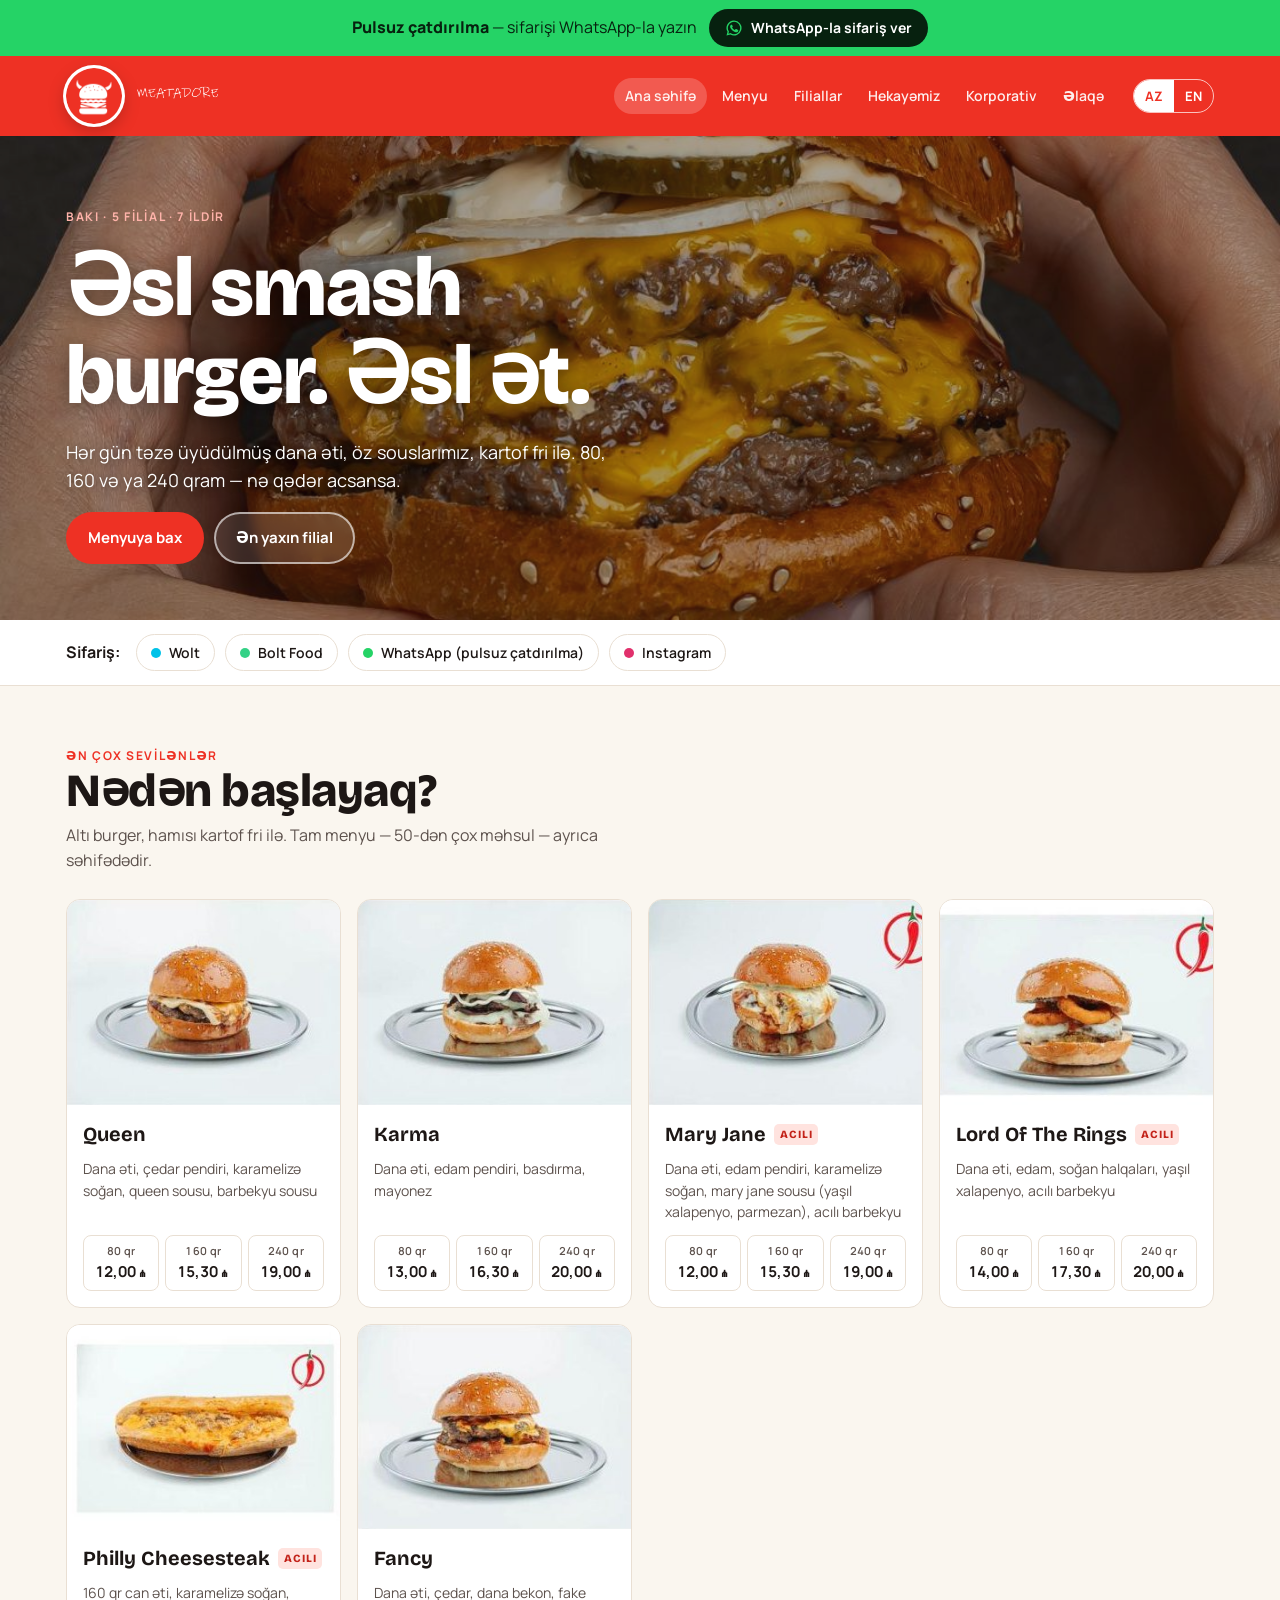
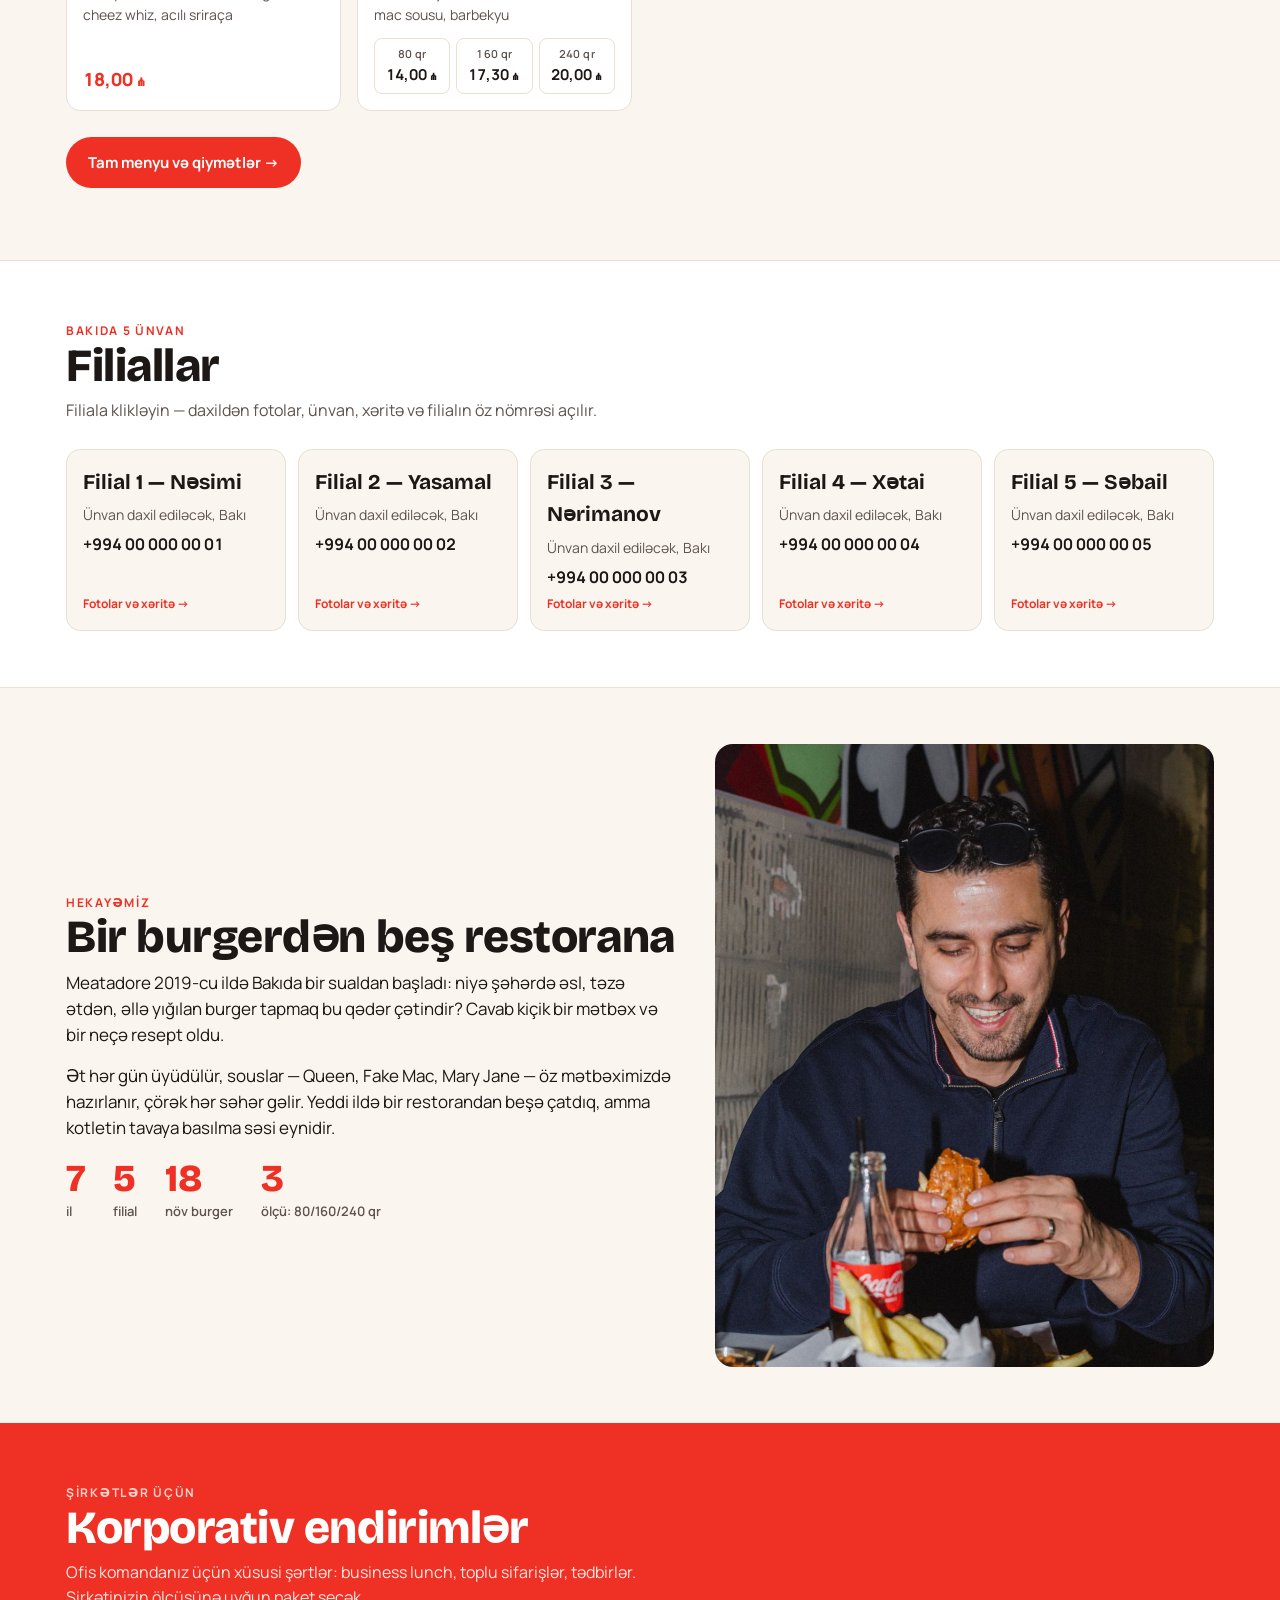
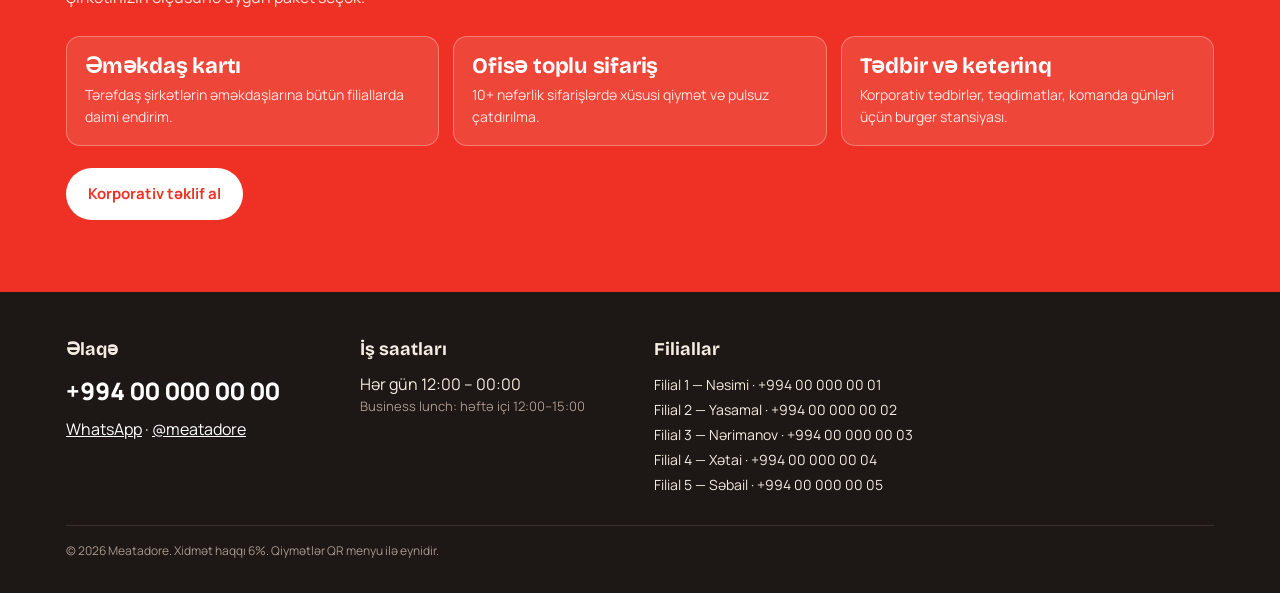
==== index.html @ 26705eb4 "Meatadore site: home + menu pages, AZ/EN Co-Authored-By: Claude Fable 5.1 <noreply@anthropic.com> Cl" ====
<!doctype html>
<html lang="az">
<head>
<meta charset="utf-8">
<meta name="viewport" content="width=device-width, initial-scale=1, viewport-fit=cover">
<title>Meatadore — Burger · Bakı</title>
<meta name="description" content="Meatadore — Bakıda 5 filialda smash burgerlər, cheesesteak və hot-doqlar. Pulsuz çatdırılma WhatsApp ilə.">
<meta property="og:title" content="Meatadore">
<meta property="og:description" content="Əsl smash burger. Əsl ət. Bakı, 5 filial.">
<meta property="og:image" content="assets/web/triple-cheeseburger-hands.jpg">
<link rel="icon" href="assets/web/logo-circle.png">
<link rel="preconnect" href="https://fonts.googleapis.com"><link rel="preconnect" href="https://fonts.gstatic.com" crossorigin>
<link rel="stylesheet" href="https://fonts.googleapis.com/css2?family=Bricolage+Grotesque:opsz,wght@12..96,500;12..96,700;12..96,800&family=Manrope:wght@400;500;600;700&display=swap">
<link rel="stylesheet" href="styles.css">
</head>
<body data-page="home">
<div id="shell-top"></div>

<div class="hero">
  <img src="assets/web/triple-cheeseburger-hands.jpg" alt="">
  <div class="wrap">
    <span class="eyebrow" style="color:#ffb3aa" data-az="Bakı · 5 filial · 7 ildir" data-en="Baku · 5 locations · since 2019">Bakı · 5 filial · 7 ildir</span>
    <h1 data-az="Əsl smash burger. Əsl ət." data-en="Real smash burgers. Real beef.">Əsl smash burger. Əsl ət.</h1>
    <p data-az="Hər gün təzə üyüdülmüş dana əti, öz souslarımız, kartof fri ilə. 80, 160 və ya 240 qram — nə qədər acsansa." data-en="Fresh-ground beef every day, our own sauces, fries on the side. 80, 160 or 240 grams — as hungry as you are.">Hər gün təzə üyüdülmüş dana əti, öz souslarımız, kartof fri ilə. 80, 160 və ya 240 qram — nə qədər acsansa.</p>
    <div class="cta-row">
      <a class="btn btn-red" href="menu.html" data-az="Menyuya bax" data-en="See the menu">Menyuya bax</a>
      <a class="btn btn-ghost" href="#branches" data-az="Ən yaxın filial" data-en="Nearest location">Ən yaxın filial</a>
    </div>
  </div>
</div>

<div class="order" id="order-strip"></div>

<section id="favorites">
  <div class="wrap">
    <span class="eyebrow" data-az="Ən çox sevilənlər" data-en="Fan favourites">Ən çox sevilənlər</span>
    <h2 data-az="Nədən başlayaq?" data-en="Where to start?">Nədən başlayaq?</h2>
    <p class="sub" data-az="Altı burger, hamısı kartof fri ilə. Tam menyu — 50-dən çox məhsul — ayrıca səhifədədir." data-en="Six burgers, all served with fries. The full menu — 50+ items — is on its own page.">Altı burger, hamısı kartof fri ilə. Tam menyu — 50-dən çox məhsul — ayrıca səhifədədir.</p>
    <div class="grid" id="teaser"></div>
    <p style="margin-top:26px"><a class="btn btn-red" href="menu.html" data-az="Tam menyu və qiymətlər →" data-en="Full menu & prices →">Tam menyu və qiymətlər →</a></p>
  </div>
</section>

<section class="branches" id="branches">
  <div class="wrap">
    <span class="eyebrow" data-az="Bakıda 5 ünvan" data-en="5 addresses in Baku">Bakıda 5 ünvan</span>
    <h2 data-az="Filiallar" data-en="Locations">Filiallar</h2>
    <p class="sub" data-az="Filiala klikləyin — daxildən fotolar, ünvan, xəritə və filialın öz nömrəsi açılır." data-en="Tap a location to see photos from inside, the address, a map link and that branch's own phone number.">Filiala klikləyin — daxildən fotolar, ünvan, xəritə və filialın öz nömrəsi açılır.</p>
    <div class="bgrid" id="bgrid"></div>
    <div class="bview" id="bview" hidden>
      <div class="slides" id="slides"></div>
      <div class="dots" id="dots"></div>
      <button class="close" id="bclose" type="button" aria-label="Bağla">×</button>
      <div class="info">
        <h3 id="bvName"></h3>
        <div id="bvAddr"></div>
        <div id="bvHours"></div>
        <div class="row">
          <a class="btn btn-red" id="bvMap" href="#" target="_blank" rel="noopener">Xəritədə aç</a>
          <a class="btn btn-ghost" id="bvTel" href="#"></a>
        </div>
      </div>
    </div>
  </div>
</section>

<section class="story" id="story">
  <div class="wrap">
    <div>
      <span class="eyebrow" data-az="Hekayəmiz" data-en="Our story">Hekayəmiz</span>
      <h2 data-az="Bir burgerdən beş restorana" data-en="From one burger to five restaurants">Bir burgerdən beş restorana</h2>
      <p data-az="Meatadore 2019-cu ildə Bakıda bir sualdan başladı: niyə şəhərdə əsl, təzə ətdən, əllə yığılan burger tapmaq bu qədər çətindir? Cavab kiçik bir mətbəx və bir neçə resept oldu." data-en="Meatadore started in Baku in 2019 with one question: why is it so hard to find a real burger here, made from fresh beef and built by hand? The answer was a small kitchen and a handful of recipes.">Meatadore 2019-cu ildə Bakıda bir sualdan başladı: niyə şəhərdə əsl, təzə ətdən, əllə yığılan burger tapmaq bu qədər çətindir? Cavab kiçik bir mətbəx və bir neçə resept oldu.</p>
      <p data-az="Ət hər gün üyüdülür, souslar — Queen, Fake Mac, Mary Jane — öz mətbəximizdə hazırlanır, çörək hər səhər gəlir. Yeddi ildə bir restorandan beşə çatdıq, amma kotletin tavaya basılma səsi eynidir." data-en="The beef is ground daily, the sauces — Queen, Fake Mac, Mary Jane — are made in our own kitchen, and the buns arrive every morning. In seven years we grew from one restaurant to five, but the sound of a patty hitting the griddle is the same.">Ət hər gün üyüdülür, souslar — Queen, Fake Mac, Mary Jane — öz mətbəximizdə hazırlanır, çörək hər səhər gəlir. Yeddi ildə bir restorandan beşə çatdıq, amma kotletin tavaya basılma səsi eynidir.</p>
      <div class="facts">
        <div><strong>7</strong><span data-az="il" data-en="years">il</span></div>
        <div><strong>5</strong><span data-az="filial" data-en="locations">filial</span></div>
        <div><strong>18</strong><span data-az="növ burger" data-en="burgers on the menu">növ burger</span></div>
        <div><strong>3</strong><span data-az="ölçü: 80/160/240 qr" data-en="sizes: 80/160/240 g">ölçü: 80/160/240 qr</span></div>
      </div>
    </div>
    <img src="assets/web/guest-eating.jpg" alt="">
  </div>
</section>

<section class="corp" id="corporate">
  <div class="wrap">
    <span class="eyebrow" data-az="Şirkətlər üçün" data-en="For companies">Şirkətlər üçün</span>
    <h2 data-az="Korporativ endirimlər" data-en="Corporate discounts">Korporativ endirimlər</h2>
    <p class="sub" data-az="Ofis komandanız üçün xüsusi şərtlər: business lunch, toplu sifarişlər, tədbirlər. Şirkətinizin ölçüsünə uyğun paket seçək." data-en="Special terms for your office team: business lunch, bulk orders, events. We'll match a package to the size of your company.">Ofis komandanız üçün xüsusi şərtlər: business lunch, toplu sifarişlər, tədbirlər. Şirkətinizin ölçüsünə uyğun paket seçək.</p>
    <div class="tiers">
      <div class="tier"><h3 data-az="Əməkdaş kartı" data-en="Employee card">Əməkdaş kartı</h3><p data-az="Tərəfdaş şirkətlərin əməkdaşlarına bütün filiallarda daimi endirim." data-en="A standing discount at every location for employees of partner companies.">Tərəfdaş şirkətlərin əməkdaşlarına bütün filiallarda daimi endirim.</p></div>
      <div class="tier"><h3 data-az="Ofisə toplu sifariş" data-en="Office bulk orders">Ofisə toplu sifariş</h3><p data-az="10+ nəfərlik sifarişlərdə xüsusi qiymət və pulsuz çatdırılma." data-en="Special pricing and free delivery on orders for 10+ people.">10+ nəfərlik sifarişlərdə xüsusi qiymət və pulsuz çatdırılma.</p></div>
      <div class="tier"><h3 data-az="Tədbir və keterinq" data-en="Events & catering">Tədbir və keterinq</h3><p data-az="Korporativ tədbirlər, təqdimatlar, komanda günləri üçün burger stansiyası." data-en="A burger station for corporate events, launches and team days.">Korporativ tədbirlər, təqdimatlar, komanda günləri üçün burger stansiyası.</p></div>
    </div>
    <p style="margin-top:22px"><a class="btn btn-white" id="corpBtn" href="https://wa.me/994000000000?text=Salam%2C%20korporativ%20endirim%20%C3%BC%C3%A7%C3%BCn%20yaz%C4%B1ram." target="_blank" rel="noopener" data-az="Korporativ təklif al" data-en="Get a corporate offer">Korporativ təklif al</a></p>
  </div>
</section>

<footer id="contact"><div id="shell-footer"></div></footer>

<script src="menu-data.js"></script>
<script src="site.js"></script>
</body>
</html>
---- styles.css ----
/* Layout: red "wrapper paper" header band, cream page, product cards like menu tickets with three price stubs */
:root{
  --red:#ee3124; --red-deep:#c3231a; --cream:#faf6ef; --paper:#ffffff; --ink:#1d1715; --ink-soft:#5d524d; --line:#e9dfd3; --wa:#25d366; --wa-deep:#1aa84f;
  --bg:var(--cream); --fg:var(--ink); --card:var(--paper);
  --display:"Bricolage Grotesque","Arial Narrow",Impact,sans-serif; --body:"Manrope",system-ui,-apple-system,"Segoe UI",sans-serif;
}
@media (prefers-color-scheme: dark){ :root:not([data-theme="light"]){ --bg:#17120f; --fg:#f4ece2; --card:#221b17; --line:#3a2e28; --ink-soft:#bda99c; --paper:#221b17; --ink:#f4ece2; color-scheme:dark } }
:root[data-theme="dark"]{ --bg:#17120f; --fg:#f4ece2; --card:#221b17; --line:#3a2e28; --ink-soft:#bda99c; --paper:#221b17; --ink:#f4ece2; color-scheme:dark }
*{box-sizing:border-box}
body{background:var(--bg);color:var(--fg);font-family:var(--body);font-size:16px;line-height:1.55;margin:0}
body::before{content:"";position:fixed;inset:0 0 auto;height:env(safe-area-inset-top,0px);z-index:10;background:var(--wa)}
img{max-width:100%;display:block}
a{color:inherit}
h1,h2,h3{font-family:var(--display);line-height:1.05;margin:0;text-wrap:balance;letter-spacing:-.01em}
.wrap{max-width:1180px;margin:0 auto;padding-left:max(16px,env(safe-area-inset-left,0px));padding-right:max(16px,env(safe-area-inset-right,0px))}
.eyebrow{font-size:12px;font-weight:700;letter-spacing:.14em;text-transform:uppercase;color:var(--red)}
.todo{display:inline-block;background:#fff3c4;color:#7a5a00;border:1px dashed #d8b23a;border-radius:6px;padding:1px 8px;font-size:12px;font-weight:700;letter-spacing:.04em}
:root[data-theme="dark"] .todo{background:#3a2f10;color:#ffd978}
@media (prefers-color-scheme: dark){ :root:not([data-theme="light"]) .todo{background:#3a2f10;color:#ffd978} }

/* WhatsApp bar — item 7: free delivery CTA at the very top */
.wa-bar{position:sticky;top:env(safe-area-inset-top,0px);z-index:9;background:var(--wa);color:#07210f}
.wa-bar .wrap{display:flex;align-items:center;justify-content:center;gap:12px;padding-block:9px;flex-wrap:wrap;text-align:center}
.wa-bar strong{font-weight:800}
.wa-btn{display:inline-flex;align-items:center;gap:8px;background:#07210f;color:#fff;text-decoration:none;font-weight:700;padding:8px 16px;border-radius:999px;font-size:14px;white-space:nowrap}
.wa-btn svg{width:18px;height:18px;fill:var(--wa)}

/* header */
header.site{background:var(--red);color:#fff}
header.site .wrap{display:flex;align-items:center;gap:18px;padding-block:12px}
.brand{display:flex;align-items:center;gap:12px;text-decoration:none;color:#fff}
.brand img.logo{width:56px;height:56px;border-radius:50%;box-shadow:0 0 0 3px #fff,0 6px 18px rgba(0,0,0,.25);background:#fff}
.brand img.word{height:22px;width:auto}
nav.main{margin-left:auto;display:flex;gap:4px;flex-wrap:wrap;justify-content:flex-end}
nav.main a{color:#fff;text-decoration:none;font-weight:600;font-size:14px;padding:7px 11px;border-radius:999px;opacity:.92}
nav.main a:hover,nav.main a:focus-visible{background:rgba(255,255,255,.16);opacity:1;outline:none}
.lang{display:flex;border:1.5px solid rgba(255,255,255,.7);border-radius:999px;overflow:hidden}
.lang button{background:transparent;color:#fff;border:0;font:inherit;font-weight:700;font-size:13px;padding:6px 11px;cursor:pointer}
.lang button[aria-pressed="true"]{background:#fff;color:var(--red)}
@media (max-width:720px){ nav.main{display:none} }

/* hero */
.hero{position:relative;background:#1a1210;color:#fff;isolation:isolate}
.hero img{position:absolute;inset:0;width:100%;height:100%;object-fit:cover;opacity:.62;z-index:-1}
.hero .wrap{padding-block:72px 56px;min-height:420px;display:flex;flex-direction:column;justify-content:flex-end;gap:18px}
.hero h1{font-size:clamp(40px,7vw,84px);font-weight:800;max-width:11ch;text-shadow:0 2px 20px rgba(0,0,0,.4)}
.hero p{max-width:52ch;font-size:18px;margin:0;text-shadow:0 1px 10px rgba(0,0,0,.5)}
.cta-row{display:flex;gap:10px;flex-wrap:wrap}
.btn{display:inline-flex;align-items:center;gap:8px;padding:12px 20px;border-radius:999px;font-weight:700;text-decoration:none;font-size:15px;border:2px solid transparent}
.btn-red{background:var(--red);color:#fff}
.btn-ghost{background:rgba(255,255,255,.12);color:#fff;border-color:rgba(255,255,255,.6);backdrop-filter:blur(6px)}
.btn-wa{background:var(--wa);color:#07210f}

/* order strip */
.order{background:var(--card);border-bottom:1px solid var(--line)}
.order .wrap{display:flex;gap:10px;align-items:center;flex-wrap:wrap;padding-block:14px}
.order .label{font-weight:700;margin-right:6px}
.chip{display:inline-flex;align-items:center;gap:8px;border:1.5px solid var(--line);border-radius:999px;padding:7px 14px;text-decoration:none;font-weight:600;font-size:14px}
.chip b{display:inline-block;width:10px;height:10px;border-radius:50%}

section{padding-block:56px}
section h2{font-size:clamp(30px,4.5vw,46px);font-weight:800;margin-bottom:8px}
.sub{color:var(--ink-soft);max-width:60ch;margin:0 0 26px}

/* menu */
.tabs{display:flex;gap:8px;overflow-x:auto;padding-bottom:10px;margin-bottom:22px;scrollbar-width:thin}
.tabs button{flex:0 0 auto;font:inherit;font-weight:700;font-size:14px;padding:8px 14px;border-radius:999px;border:1.5px solid var(--line);background:var(--card);color:var(--fg);cursor:pointer}
.tabs button[aria-pressed="true"]{background:var(--red);border-color:var(--red);color:#fff}
.cat{margin-bottom:40px}
.cat h3{font-size:26px;font-weight:700;margin-bottom:4px}
.cat .note{color:var(--ink-soft);font-size:14px;margin:0 0 16px}
.grid{display:grid;grid-template-columns:repeat(auto-fill,minmax(270px,1fr));gap:16px}
.card{background:var(--card);border:1px solid var(--line);border-radius:14px;overflow:hidden;display:flex;flex-direction:column;min-width:0}
.card img{aspect-ratio:4/3;width:100%;object-fit:cover;background:#f1ece5}
.card .body{padding:14px 16px 16px;display:flex;flex-direction:column;gap:8px;flex:1}
.card .name{font-family:var(--display);font-weight:700;font-size:20px;display:flex;align-items:center;gap:8px;flex-wrap:wrap}
.tag{font-size:11px;font-weight:800;letter-spacing:.08em;border-radius:5px;padding:2px 6px;text-transform:uppercase}
.tag.hot{background:#ffe3df;color:var(--red-deep)} .tag.veg{background:#e3f3df;color:#2a7a2e}
.card .ing{font-size:14px;color:var(--ink-soft);margin:0;flex:1}
.prices{display:grid;grid-template-columns:repeat(3,1fr);gap:6px;margin-top:4px;font-variant-numeric:tabular-nums}
.prices div{border:1px solid var(--line);border-radius:8px;padding:6px 4px;text-align:center}
.prices small{display:block;font-size:11px;color:var(--ink-soft);font-weight:600;letter-spacing:.04em}
.prices strong{font-size:15px}
.prices .na{opacity:.35}
.price1{font-weight:800;font-size:18px;color:var(--red);font-variant-numeric:tabular-nums}
.compact{display:grid;grid-template-columns:repeat(auto-fill,minmax(210px,1fr));gap:8px 24px}
.compact div{display:flex;justify-content:space-between;gap:10px;border-bottom:1px dotted var(--line);padding:6px 0;font-size:15px}
.compact strong{font-variant-numeric:tabular-nums}

/* branches */
.branches{background:var(--card);border-block:1px solid var(--line)}
.bgrid{display:grid;grid-template-columns:repeat(auto-fit,minmax(220px,1fr));gap:12px}
.bcard{border:1.5px solid var(--line);border-radius:14px;padding:16px;background:var(--bg);text-align:left;font:inherit;color:inherit;cursor:pointer;display:flex;flex-direction:column;gap:6px;min-width:0}
.bcard:hover,.bcard:focus-visible{border-color:var(--red);outline:none}
.bcard .bn{font-family:var(--display);font-weight:700;font-size:21px}
.bcard .ba{font-size:14px;color:var(--ink-soft)}
.bcard .bp{font-weight:700;font-variant-numeric:tabular-nums}
.bcard .open{font-size:12px;color:var(--red);font-weight:700;margin-top:auto}
.bview{margin-top:18px;border-radius:18px;overflow:hidden;position:relative;color:#fff;min-height:380px;display:flex;align-items:flex-end;background:#2a1f1b}
.bview[hidden]{display:none}
.bview .slides{position:absolute;inset:0}
.bview .slides img{position:absolute;inset:0;width:100%;height:100%;object-fit:cover;opacity:0;transition:opacity 1s}
.bview .slides img.on{opacity:1}
@media (prefers-reduced-motion:reduce){.bview .slides img{transition:none}}
.bview .info{position:relative;padding:28px;background:linear-gradient(transparent,rgba(0,0,0,.78));width:100%;display:flex;flex-direction:column;gap:6px}
.bview .info h3{font-size:32px}
.bview .info .row{display:flex;gap:10px;flex-wrap:wrap;margin-top:8px}
.bview .close{position:absolute;top:12px;right:12px;background:rgba(0,0,0,.5);color:#fff;border:0;border-radius:999px;width:36px;height:36px;font-size:20px;cursor:pointer}
.dots{position:absolute;top:16px;left:16px;display:flex;gap:6px}
.dots i{width:8px;height:8px;border-radius:50%;background:rgba(255,255,255,.45)}
.dots i.on{background:#fff}

/* story */
.story .wrap{display:grid;grid-template-columns:1.1fr .9fr;gap:40px;align-items:center}
.story p{max-width:62ch;margin:0 0 14px;font-size:17px}
.story img{border-radius:18px;aspect-ratio:4/5;object-fit:cover;width:100%}
.story .facts{display:flex;gap:28px;flex-wrap:wrap;margin-top:18px}
.story .facts div strong{display:block;font-family:var(--display);font-size:38px;font-weight:800;color:var(--red);line-height:1}
.story .facts div span{font-size:13px;color:var(--ink-soft);font-weight:600}
@media (max-width:820px){.story .wrap{grid-template-columns:1fr}}

/* corporate */
.corp{background:var(--red);color:#fff}
.corp .eyebrow{color:#ffd2cc}
.corp .sub{color:#ffe6e2}
.corp .tiers{display:grid;grid-template-columns:repeat(auto-fit,minmax(230px,1fr));gap:14px;margin-top:8px}
.tier{background:rgba(255,255,255,.1);border:1px solid rgba(255,255,255,.3);border-radius:14px;padding:18px}
.tier h3{font-size:22px;margin-bottom:6px}
.tier p{margin:0;font-size:14px;color:#ffe6e2}
.corp .btn-white{background:#fff;color:var(--red)}

/* contact / footer */
footer{background:#1d1715;color:#f4ece2}
footer .wrap{display:grid;grid-template-columns:repeat(auto-fit,minmax(220px,1fr));gap:28px;padding-block:44px 32px}
footer h4{font-family:var(--display);font-size:18px;margin:0 0 8px}
footer a{color:#fff}
footer .phone{font-size:24px;font-weight:800;font-variant-numeric:tabular-nums}
footer .fine{grid-column:1/-1;font-size:12px;color:#a8988e;border-top:1px solid #3a2e28;padding-top:16px}
.copy{background:transparent;border:1px solid #6b5a52;color:#fff;border-radius:6px;font:inherit;font-size:12px;padding:3px 8px;cursor:pointer;margin-left:8px}
:focus-visible{outline:3px solid #ffbf47;outline-offset:2px}

/* ---- added for multi-page build ---- */
html{scroll-behavior:smooth}
.burger{display:none;background:transparent;border:1.5px solid rgba(255,255,255,.7);color:#fff;border-radius:8px;font-size:20px;line-height:1;padding:4px 9px;cursor:pointer}
nav.mobile{display:flex;flex-direction:column;background:var(--red-deep);padding:6px 16px 12px}
nav.mobile a{color:#fff;text-decoration:none;font-weight:600;padding:10px 4px;border-bottom:1px solid rgba(255,255,255,.15)}
nav.main a[aria-current="page"]{background:rgba(255,255,255,.22)}
@media (max-width:720px){ .burger{display:inline-block;margin-left:auto} .lang{margin-left:auto} nav.main{display:none} header.site .wrap{gap:10px} .brand img.word{display:none} }
@media (min-width:721px){ nav.mobile{display:none!important} }
.menu-head{background:var(--red);color:#fff}
.menu-head .wrap{padding-block:40px 34px;display:flex;flex-direction:column;gap:10px}
.menu-head h1{font-size:clamp(40px,6vw,72px);font-weight:800}
.menu-head p{max-width:60ch;margin:0;color:#ffe6e2;font-size:17px}
.tabs.sticky{position:sticky;top:calc(env(safe-area-inset-top,0px) + 50px);z-index:5;background:var(--bg);padding-top:8px;margin-top:-8px}
footer{padding:0}
.todo{display:none}
nav.mobile[hidden]{display:none!important}
@media (max-width:720px){ .wa-bar .wrap{padding-block:7px;gap:6px;font-size:14px} .wa-bar .wrap>span:first-child span{display:none} .wa-btn{padding:6px 12px;font-size:13px} }
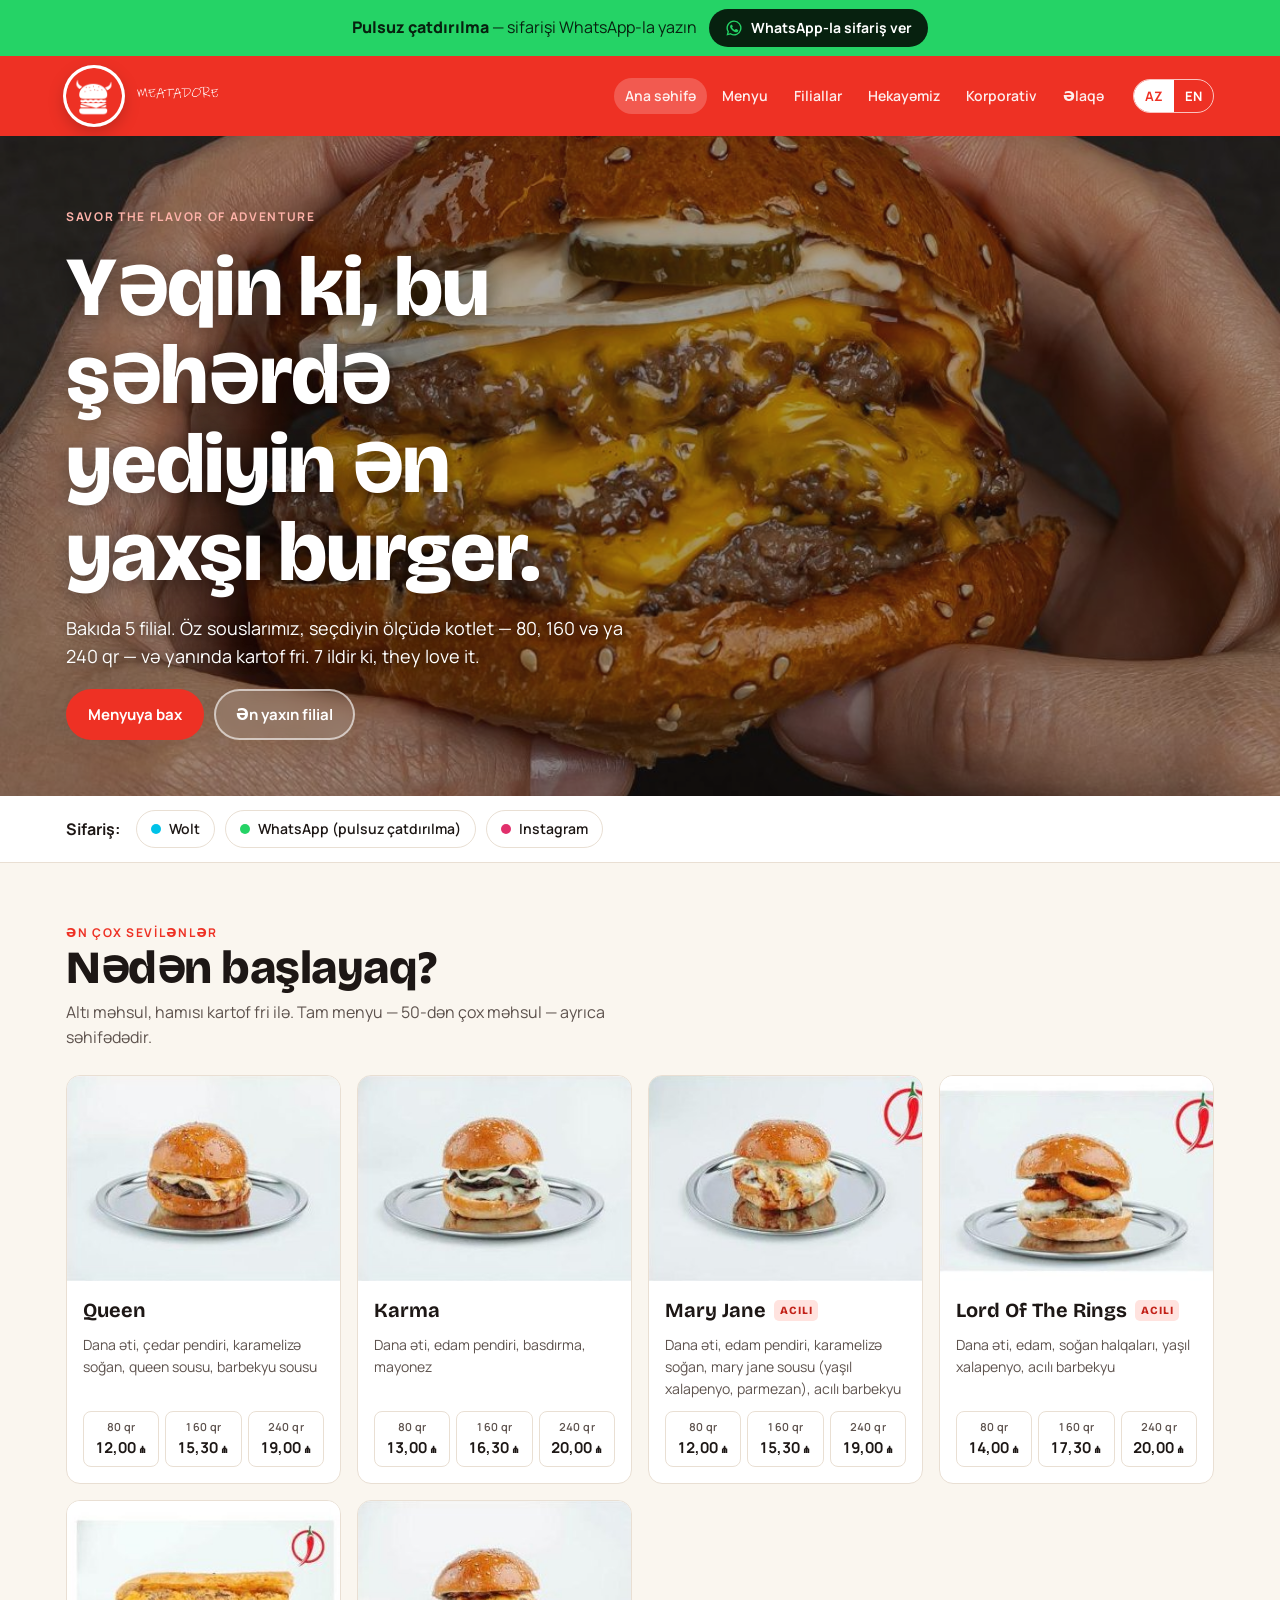
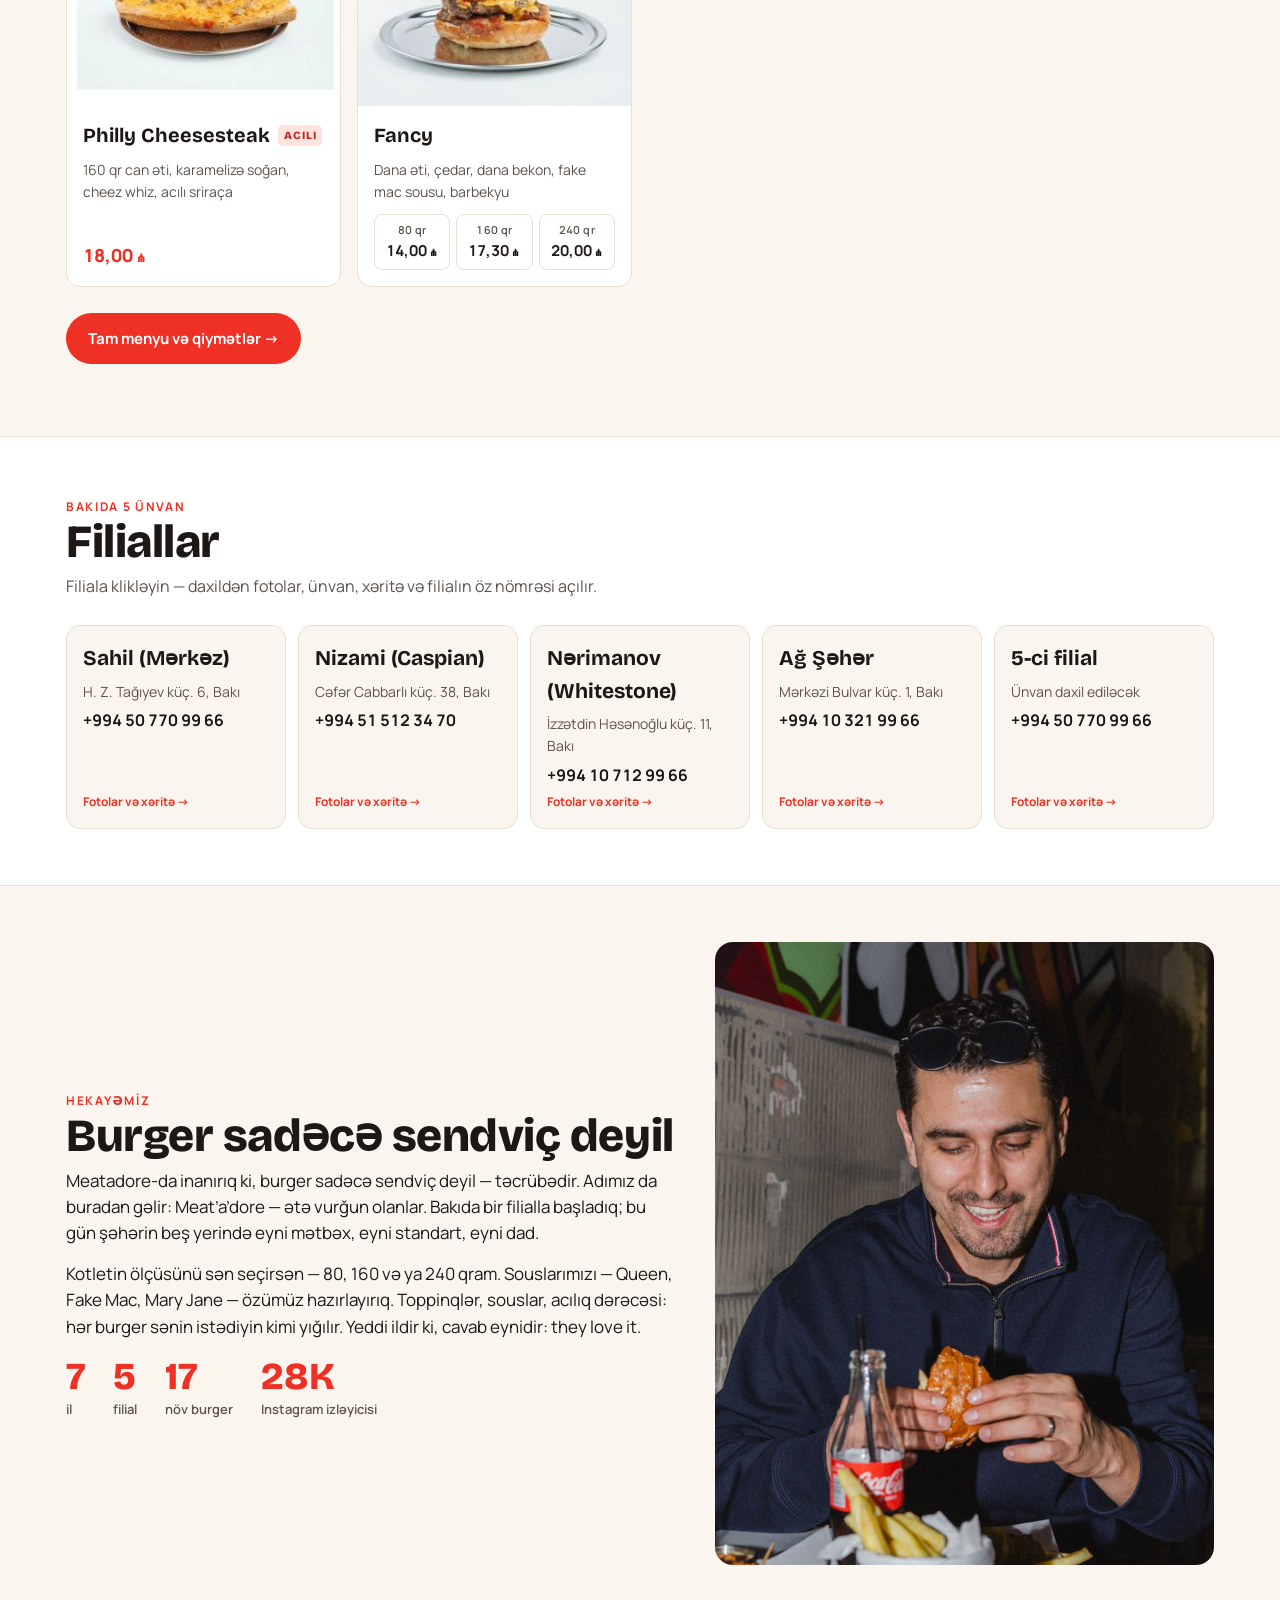
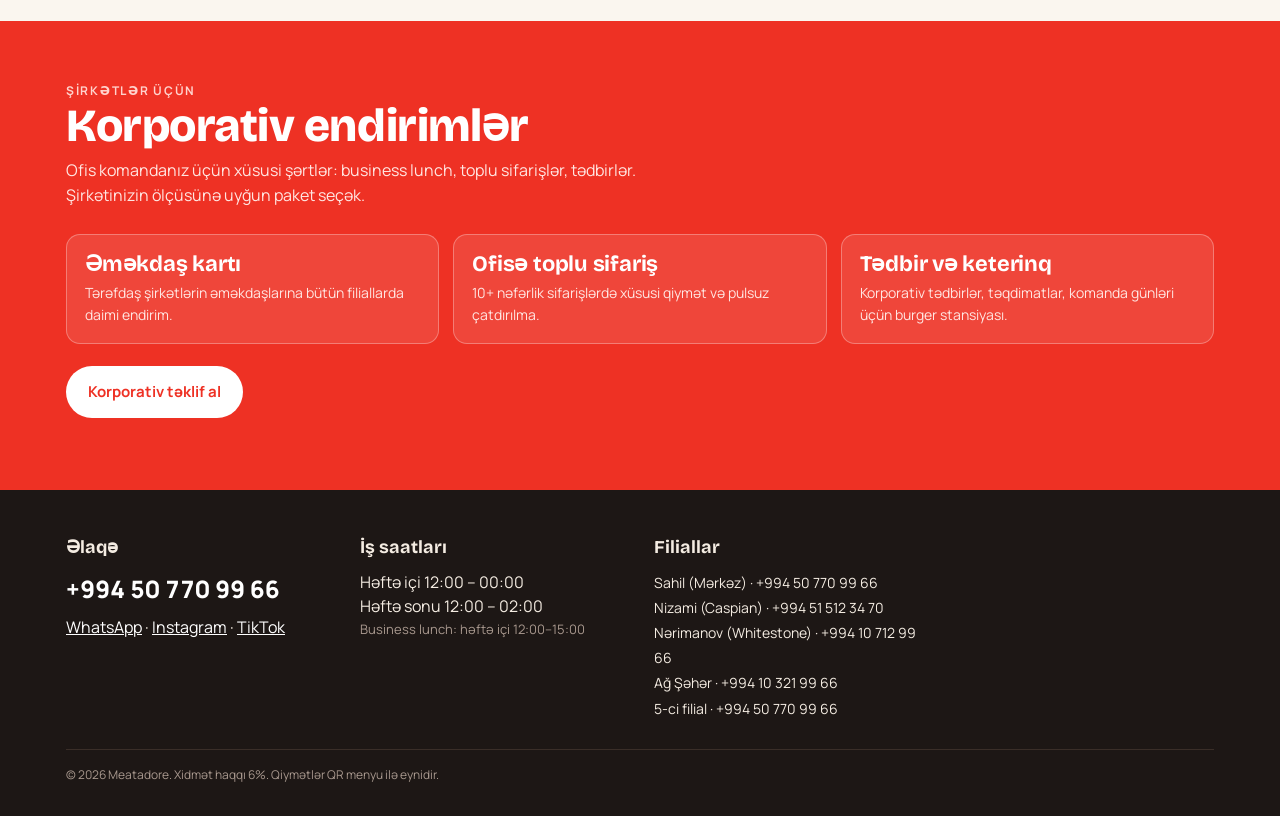
==== commit a7eea510: "Real slogan, motto, story, phone, 4 branches with maps, Wolt link Co-Authored-By: Claude Fable 5.1 <" ====
--- a/index.html
+++ b/index.html
@@ -4,9 +4,9 @@
 <meta charset="utf-8">
 <meta name="viewport" content="width=device-width, initial-scale=1, viewport-fit=cover">
 <title>Meatadore — Burger · Bakı</title>
-<meta name="description" content="Meatadore — Bakıda 5 filialda smash burgerlər, cheesesteak və hot-doqlar. Pulsuz çatdırılma WhatsApp ilə.">
+<meta name="description" content="Meatadore — Bakıda 5 filialda burgerlər, cheesesteak və hot-doqlar. Probably the best burger you’ve ever had in town. Pulsuz çatdırılma WhatsApp ilə.">
 <meta property="og:title" content="Meatadore">
-<meta property="og:description" content="Əsl smash burger. Əsl ət. Bakı, 5 filial.">
+<meta property="og:description" content="Probably the best burger you’ve ever had in town. Bakı, 5 filial.">
 <meta property="og:image" content="assets/web/triple-cheeseburger-hands.jpg">
 <link rel="icon" href="assets/web/logo-circle.png">
 <link rel="preconnect" href="https://fonts.googleapis.com"><link rel="preconnect" href="https://fonts.gstatic.com" crossorigin>
@@ -19,9 +19,9 @@
 <div class="hero">
   <img src="assets/web/triple-cheeseburger-hands.jpg" alt="">
   <div class="wrap">
-    <span class="eyebrow" style="color:#ffb3aa" data-az="Bakı · 5 filial · 7 ildir" data-en="Baku · 5 locations · since 2019">Bakı · 5 filial · 7 ildir</span>
-    <h1 data-az="Əsl smash burger. Əsl ət." data-en="Real smash burgers. Real beef.">Əsl smash burger. Əsl ət.</h1>
-    <p data-az="Hər gün təzə üyüdülmüş dana əti, öz souslarımız, kartof fri ilə. 80, 160 və ya 240 qram — nə qədər acsansa." data-en="Fresh-ground beef every day, our own sauces, fries on the side. 80, 160 or 240 grams — as hungry as you are.">Hər gün təzə üyüdülmüş dana əti, öz souslarımız, kartof fri ilə. 80, 160 və ya 240 qram — nə qədər acsansa.</p>
+    <span class="eyebrow" style="color:#ffb3aa" data-az="Savor the flavor of adventure" data-en="Savor the flavor of adventure">Savor the flavor of adventure</span>
+    <h1 data-az="Yəqin ki, bu şəhərdə yediyin ən yaxşı burger." data-en="Probably the best burger you’ve ever had in town.">Yəqin ki, bu şəhərdə yediyin ən yaxşı burger.</h1>
+    <p data-az="Bakıda 5 filial. Öz souslarımız, seçdiyin ölçüdə kotlet — 80, 160 və ya 240 qr — və yanında kartof fri. 7 ildir ki, they love it." data-en="Five locations in Baku. Our own sauces, your choice of patty — 80, 160 or 240 g — and fries on the side. Seven years in, and they love it.">Bakıda 5 filial. Öz souslarımız, seçdiyin ölçüdə kotlet — 80, 160 və ya 240 qr — və yanında kartof fri. 7 ildir ki, they love it.</p>
     <div class="cta-row">
       <a class="btn btn-red" href="menu.html" data-az="Menyuya bax" data-en="See the menu">Menyuya bax</a>
       <a class="btn btn-ghost" href="#branches" data-az="Ən yaxın filial" data-en="Nearest location">Ən yaxın filial</a>
@@ -35,7 +35,7 @@
   <div class="wrap">
     <span class="eyebrow" data-az="Ən çox sevilənlər" data-en="Fan favourites">Ən çox sevilənlər</span>
     <h2 data-az="Nədən başlayaq?" data-en="Where to start?">Nədən başlayaq?</h2>
-    <p class="sub" data-az="Altı burger, hamısı kartof fri ilə. Tam menyu — 50-dən çox məhsul — ayrıca səhifədədir." data-en="Six burgers, all served with fries. The full menu — 50+ items — is on its own page.">Altı burger, hamısı kartof fri ilə. Tam menyu — 50-dən çox məhsul — ayrıca səhifədədir.</p>
+    <p class="sub" data-az="Altı məhsul, hamısı kartof fri ilə. Tam menyu — 50-dən çox məhsul — ayrıca səhifədədir." data-en="Six picks, all served with fries. The full menu — 50+ items — is on its own page.">Altı məhsul, hamısı kartof fri ilə. Tam menyu — 50-dən çox məhsul — ayrıca səhifədədir.</p>
     <div class="grid" id="teaser"></div>
     <p style="margin-top:26px"><a class="btn btn-red" href="menu.html" data-az="Tam menyu və qiymətlər →" data-en="Full menu & prices →">Tam menyu və qiymətlər →</a></p>
   </div>
@@ -68,14 +68,14 @@
   <div class="wrap">
     <div>
       <span class="eyebrow" data-az="Hekayəmiz" data-en="Our story">Hekayəmiz</span>
-      <h2 data-az="Bir burgerdən beş restorana" data-en="From one burger to five restaurants">Bir burgerdən beş restorana</h2>
-      <p data-az="Meatadore 2019-cu ildə Bakıda bir sualdan başladı: niyə şəhərdə əsl, təzə ətdən, əllə yığılan burger tapmaq bu qədər çətindir? Cavab kiçik bir mətbəx və bir neçə resept oldu." data-en="Meatadore started in Baku in 2019 with one question: why is it so hard to find a real burger here, made from fresh beef and built by hand? The answer was a small kitchen and a handful of recipes.">Meatadore 2019-cu ildə Bakıda bir sualdan başladı: niyə şəhərdə əsl, təzə ətdən, əllə yığılan burger tapmaq bu qədər çətindir? Cavab kiçik bir mətbəx və bir neçə resept oldu.</p>
-      <p data-az="Ət hər gün üyüdülür, souslar — Queen, Fake Mac, Mary Jane — öz mətbəximizdə hazırlanır, çörək hər səhər gəlir. Yeddi ildə bir restorandan beşə çatdıq, amma kotletin tavaya basılma səsi eynidir." data-en="The beef is ground daily, the sauces — Queen, Fake Mac, Mary Jane — are made in our own kitchen, and the buns arrive every morning. In seven years we grew from one restaurant to five, but the sound of a patty hitting the griddle is the same.">Ət hər gün üyüdülür, souslar — Queen, Fake Mac, Mary Jane — öz mətbəximizdə hazırlanır, çörək hər səhər gəlir. Yeddi ildə bir restorandan beşə çatdıq, amma kotletin tavaya basılma səsi eynidir.</p>
+      <h2 data-az="Burger sadəcə sendviç deyil" data-en="A burger is more than a sandwich">Burger sadəcə sendviç deyil</h2>
+      <p data-az="Meatadore-da inanırıq ki, burger sadəcə sendviç deyil — təcrübədir. Adımız da buradan gəlir: Meat’a’dore — ətə vurğun olanlar. Bakıda bir filialla başladıq; bu gün şəhərin beş yerində eyni mətbəx, eyni standart, eyni dad." data-en="At Meatadore we believe a burger is more than a sandwich — it’s an experience. That’s where the name comes from: Meat’a’dore, for people who adore meat. We started with one place in Baku; today it’s five locations, one kitchen standard, one taste.">Meatadore-da inanırıq ki, burger sadəcə sendviç deyil — təcrübədir. Adımız da buradan gəlir: Meat’a’dore — ətə vurğun olanlar. Bakıda bir filialla başladıq; bu gün şəhərin beş yerində eyni mətbəx, eyni standart, eyni dad.</p>
+      <p data-az="Kotletin ölçüsünü sən seçirsən — 80, 160 və ya 240 qram. Souslarımızı — Queen, Fake Mac, Mary Jane — özümüz hazırlayırıq. Toppinqlər, souslar, acılıq dərəcəsi: hər burger sənin istədiyin kimi yığılır. Yeddi ildir ki, cavab eynidir: they love it." data-en="You choose the patty — 80, 160 or 240 grams. We make our own sauces — Queen, Fake Mac, Mary Jane. Toppings, sauces, heat level: every burger is built the way you want it. Seven years on, the verdict hasn’t changed: they love it.">Kotletin ölçüsünü sən seçirsən — 80, 160 və ya 240 qram. Souslarımızı — Queen, Fake Mac, Mary Jane — özümüz hazırlayırıq. Toppinqlər, souslar, acılıq dərəcəsi: hər burger sənin istədiyin kimi yığılır. Yeddi ildir ki, cavab eynidir: they love it.</p>
       <div class="facts">
         <div><strong>7</strong><span data-az="il" data-en="years">il</span></div>
         <div><strong>5</strong><span data-az="filial" data-en="locations">filial</span></div>
-        <div><strong>18</strong><span data-az="növ burger" data-en="burgers on the menu">növ burger</span></div>
-        <div><strong>3</strong><span data-az="ölçü: 80/160/240 qr" data-en="sizes: 80/160/240 g">ölçü: 80/160/240 qr</span></div>
+        <div><strong>17</strong><span data-az="növ burger" data-en="burgers on the menu">növ burger</span></div>
+        <div><strong>28K</strong><span data-az="Instagram izləyicisi" data-en="Instagram followers">Instagram izləyicisi</span></div>
       </div>
     </div>
     <img src="assets/web/guest-eating.jpg" alt="">
@@ -92,7 +92,7 @@
       <div class="tier"><h3 data-az="Ofisə toplu sifariş" data-en="Office bulk orders">Ofisə toplu sifariş</h3><p data-az="10+ nəfərlik sifarişlərdə xüsusi qiymət və pulsuz çatdırılma." data-en="Special pricing and free delivery on orders for 10+ people.">10+ nəfərlik sifarişlərdə xüsusi qiymət və pulsuz çatdırılma.</p></div>
       <div class="tier"><h3 data-az="Tədbir və keterinq" data-en="Events & catering">Tədbir və keterinq</h3><p data-az="Korporativ tədbirlər, təqdimatlar, komanda günləri üçün burger stansiyası." data-en="A burger station for corporate events, launches and team days.">Korporativ tədbirlər, təqdimatlar, komanda günləri üçün burger stansiyası.</p></div>
     </div>
-    <p style="margin-top:22px"><a class="btn btn-white" id="corpBtn" href="https://wa.me/994000000000?text=Salam%2C%20korporativ%20endirim%20%C3%BC%C3%A7%C3%BCn%20yaz%C4%B1ram." target="_blank" rel="noopener" data-az="Korporativ təklif al" data-en="Get a corporate offer">Korporativ təklif al</a></p>
+    <p style="margin-top:22px"><a class="btn btn-white" id="corpBtn" href="https://wa.me/994507709966?text=Salam%2C%20korporativ%20endirim%20%C3%BC%C3%A7%C3%BCn%20yaz%C4%B1ram." target="_blank" rel="noopener" data-az="Korporativ təklif al" data-en="Get a corporate offer">Korporativ təklif al</a></p>
   </div>
 </section>
 
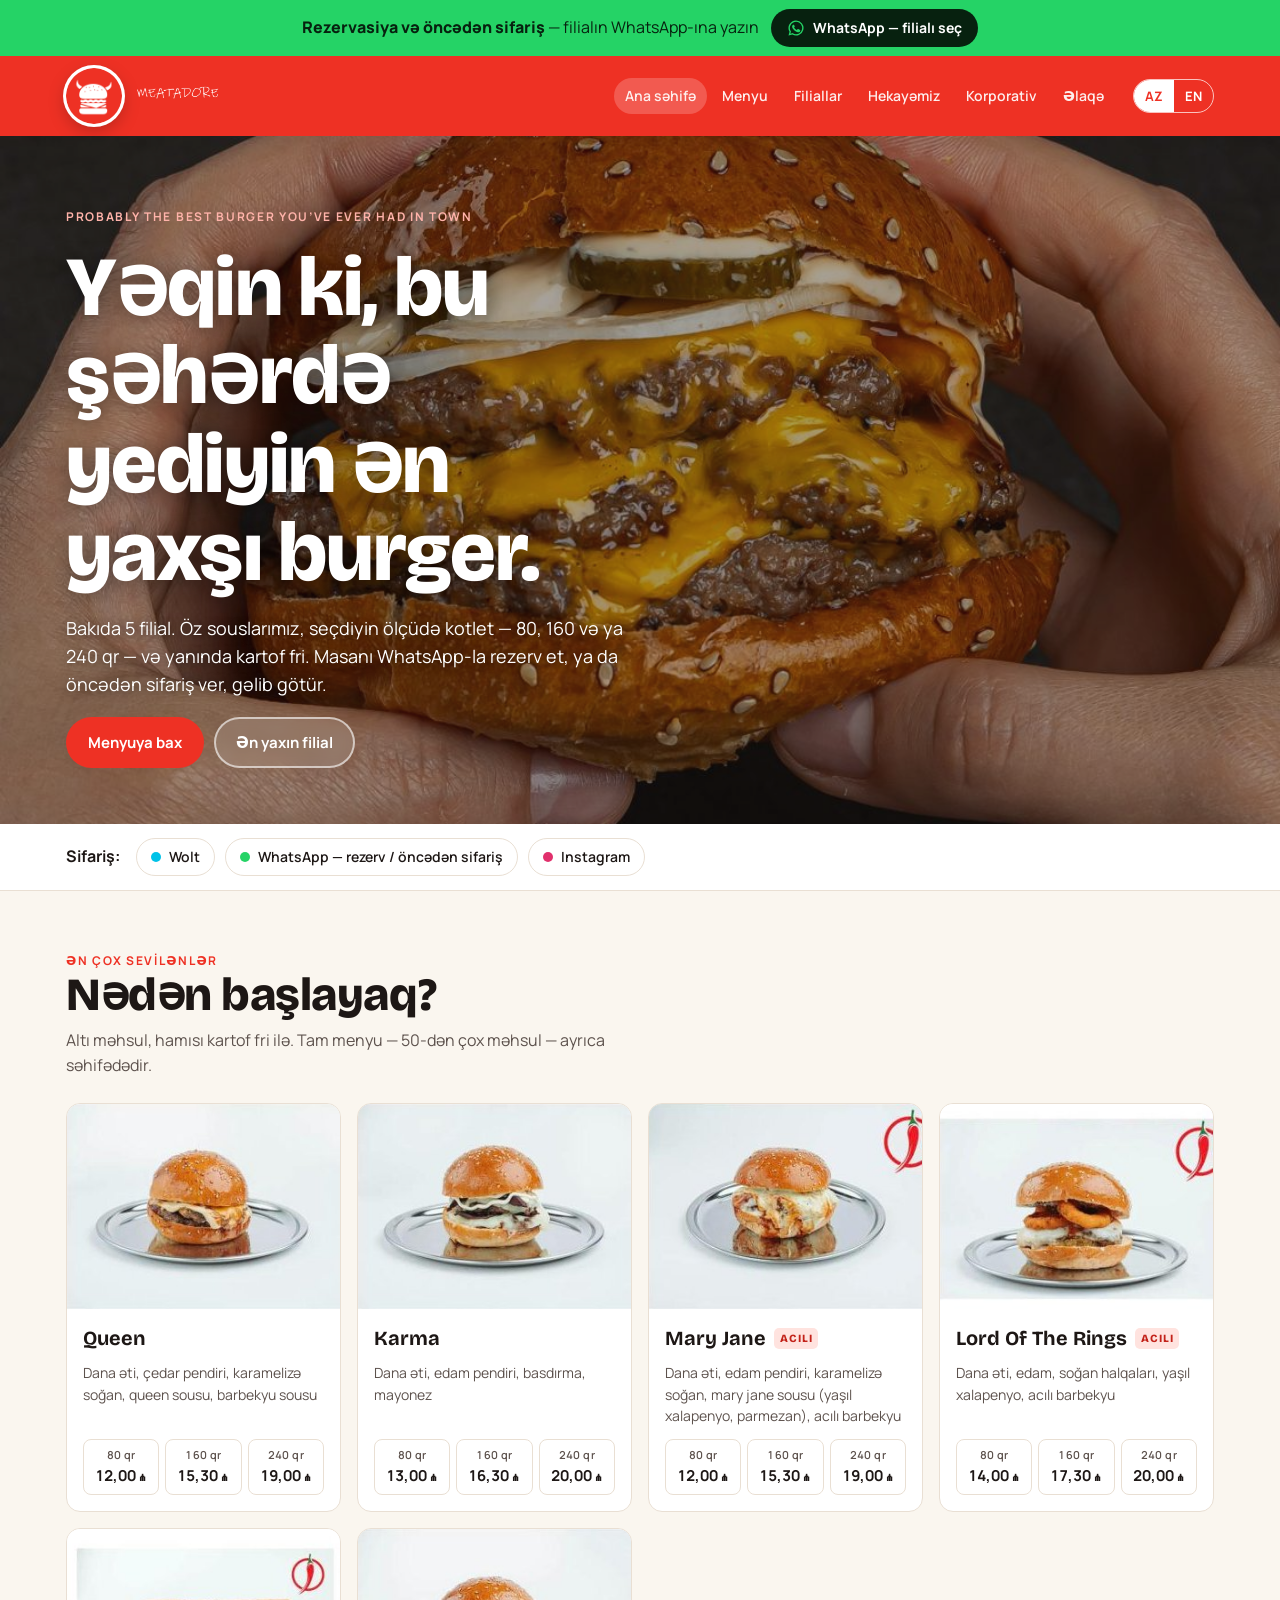
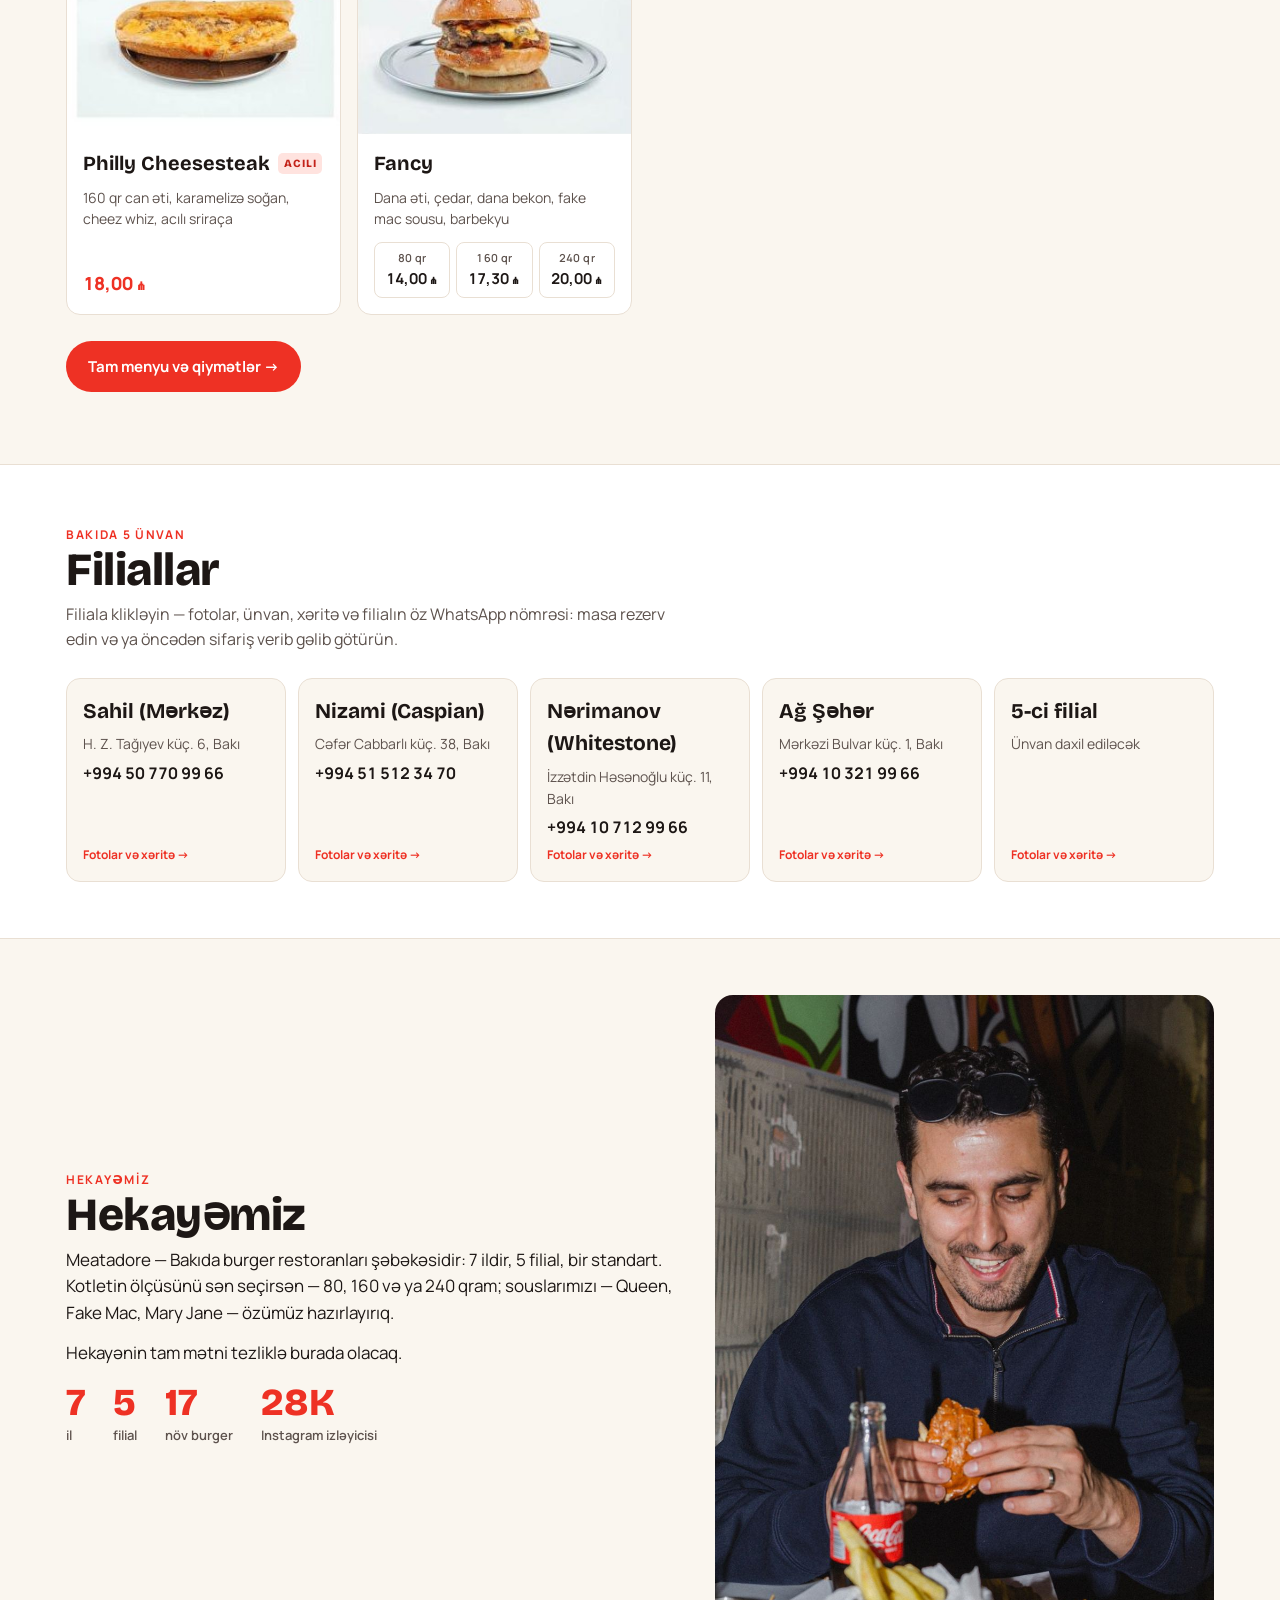
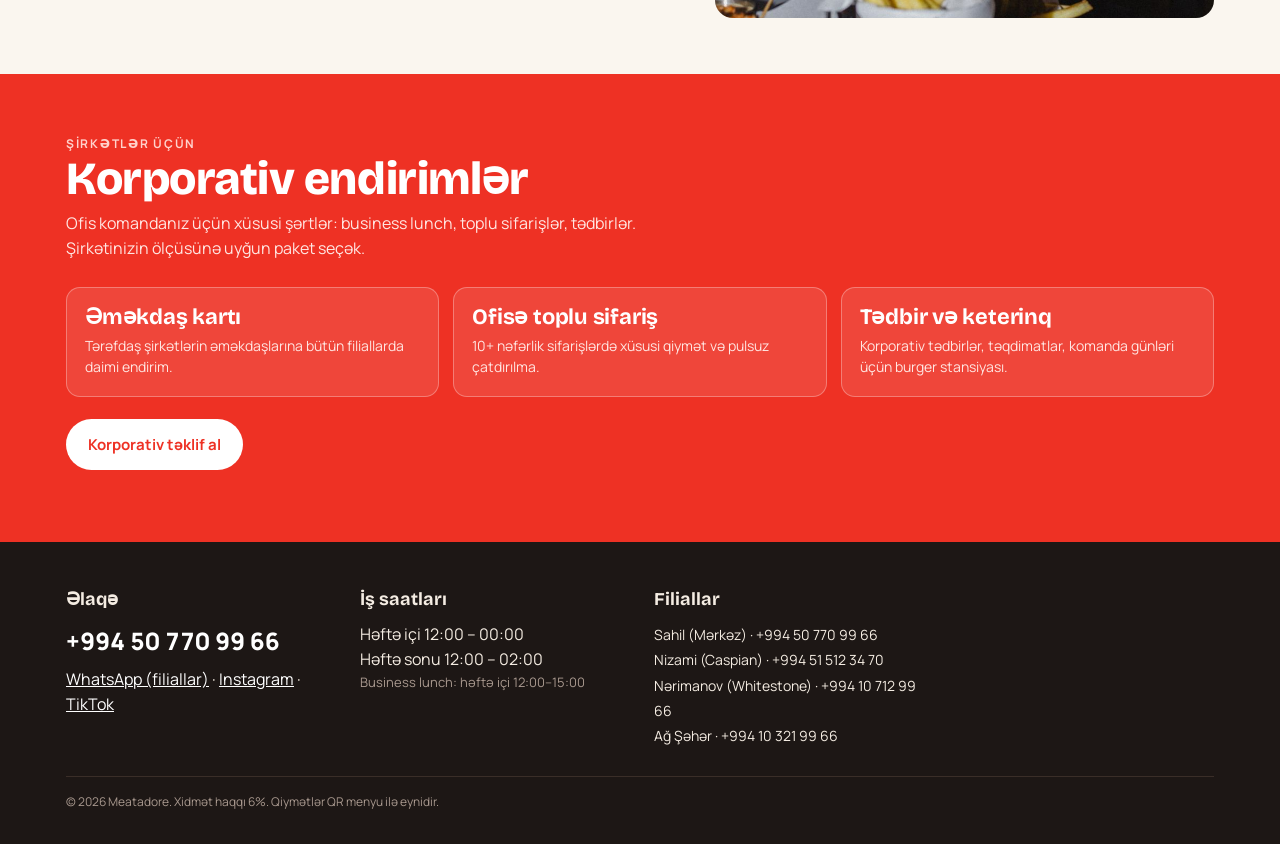
==== commit c4ca2fc6: "WhatsApp per-branch reservations/pre-orders, slogan fix, neutral story, reviews section scaffold Co-" ====
--- a/index.html
+++ b/index.html
@@ -4,7 +4,7 @@
 <meta charset="utf-8">
 <meta name="viewport" content="width=device-width, initial-scale=1, viewport-fit=cover">
 <title>Meatadore — Burger · Bakı</title>
-<meta name="description" content="Meatadore — Bakıda 5 filialda burgerlər, cheesesteak və hot-doqlar. Probably the best burger you’ve ever had in town. Pulsuz çatdırılma WhatsApp ilə.">
+<meta name="description" content="Meatadore — Bakıda 5 filialda burgerlər, cheesesteak və hot-doqlar. Probably the best burger you’ve ever had in town. WhatsApp ilə rezervasiya və öncədən sifariş.">
 <meta property="og:title" content="Meatadore">
 <meta property="og:description" content="Probably the best burger you’ve ever had in town. Bakı, 5 filial.">
 <meta property="og:image" content="assets/web/triple-cheeseburger-hands.jpg">
@@ -19,9 +19,9 @@
 <div class="hero">
   <img src="assets/web/triple-cheeseburger-hands.jpg" alt="">
   <div class="wrap">
-    <span class="eyebrow" style="color:#ffb3aa" data-az="Savor the flavor of adventure" data-en="Savor the flavor of adventure">Savor the flavor of adventure</span>
+    <span class="eyebrow" lang="en" style="color:#ffb3aa" data-az="Probably the best burger you’ve ever had in town" data-en="Baku · 5 locations">Probably the best burger you’ve ever had in town</span>
     <h1 data-az="Yəqin ki, bu şəhərdə yediyin ən yaxşı burger." data-en="Probably the best burger you’ve ever had in town.">Yəqin ki, bu şəhərdə yediyin ən yaxşı burger.</h1>
-    <p data-az="Bakıda 5 filial. Öz souslarımız, seçdiyin ölçüdə kotlet — 80, 160 və ya 240 qr — və yanında kartof fri. 7 ildir ki, they love it." data-en="Five locations in Baku. Our own sauces, your choice of patty — 80, 160 or 240 g — and fries on the side. Seven years in, and they love it.">Bakıda 5 filial. Öz souslarımız, seçdiyin ölçüdə kotlet — 80, 160 və ya 240 qr — və yanında kartof fri. 7 ildir ki, they love it.</p>
+    <p data-az="Bakıda 5 filial. Öz souslarımız, seçdiyin ölçüdə kotlet — 80, 160 və ya 240 qr — və yanında kartof fri. Masanı WhatsApp-la rezerv et, ya da öncədən sifariş ver, gəlib götür." data-en="Five locations in Baku. Our own sauces, your choice of patty — 80, 160 or 240 g — and fries on the side. Reserve a table on WhatsApp, or pre-order and pick it up.">Bakıda 5 filial. Öz souslarımız, seçdiyin ölçüdə kotlet — 80, 160 və ya 240 qr — və yanında kartof fri. Masanı WhatsApp-la rezerv et, ya da öncədən sifariş ver, gəlib götür.</p>
     <div class="cta-row">
       <a class="btn btn-red" href="menu.html" data-az="Menyuya bax" data-en="See the menu">Menyuya bax</a>
       <a class="btn btn-ghost" href="#branches" data-az="Ən yaxın filial" data-en="Nearest location">Ən yaxın filial</a>
@@ -45,7 +45,7 @@
   <div class="wrap">
     <span class="eyebrow" data-az="Bakıda 5 ünvan" data-en="5 addresses in Baku">Bakıda 5 ünvan</span>
     <h2 data-az="Filiallar" data-en="Locations">Filiallar</h2>
-    <p class="sub" data-az="Filiala klikləyin — daxildən fotolar, ünvan, xəritə və filialın öz nömrəsi açılır." data-en="Tap a location to see photos from inside, the address, a map link and that branch's own phone number.">Filiala klikləyin — daxildən fotolar, ünvan, xəritə və filialın öz nömrəsi açılır.</p>
+    <p class="sub" data-az="Filiala klikləyin — fotolar, ünvan, xəritə və filialın öz WhatsApp nömrəsi: masa rezerv edin və ya öncədən sifariş verib gəlib götürün." data-en="Tap a location for photos, address, map and the branch's own WhatsApp number: reserve a table or pre-order for pickup.">Filiala klikləyin — fotolar, ünvan, xəritə və filialın öz WhatsApp nömrəsi: masa rezerv edin və ya öncədən sifariş verib gəlib götürün.</p>
     <div class="bgrid" id="bgrid"></div>
     <div class="bview" id="bview" hidden>
       <div class="slides" id="slides"></div>
@@ -57,6 +57,7 @@
         <div id="bvHours"></div>
         <div class="row">
           <a class="btn btn-red" id="bvMap" href="#" target="_blank" rel="noopener">Xəritədə aç</a>
+          <a class="btn btn-wa" id="bvWa" href="#" target="_blank" rel="noopener"></a>
           <a class="btn btn-ghost" id="bvTel" href="#"></a>
         </div>
       </div>
@@ -68,9 +69,9 @@
   <div class="wrap">
     <div>
       <span class="eyebrow" data-az="Hekayəmiz" data-en="Our story">Hekayəmiz</span>
-      <h2 data-az="Burger sadəcə sendviç deyil" data-en="A burger is more than a sandwich">Burger sadəcə sendviç deyil</h2>
-      <p data-az="Meatadore-da inanırıq ki, burger sadəcə sendviç deyil — təcrübədir. Adımız da buradan gəlir: Meat’a’dore — ətə vurğun olanlar. Bakıda bir filialla başladıq; bu gün şəhərin beş yerində eyni mətbəx, eyni standart, eyni dad." data-en="At Meatadore we believe a burger is more than a sandwich — it’s an experience. That’s where the name comes from: Meat’a’dore, for people who adore meat. We started with one place in Baku; today it’s five locations, one kitchen standard, one taste.">Meatadore-da inanırıq ki, burger sadəcə sendviç deyil — təcrübədir. Adımız da buradan gəlir: Meat’a’dore — ətə vurğun olanlar. Bakıda bir filialla başladıq; bu gün şəhərin beş yerində eyni mətbəx, eyni standart, eyni dad.</p>
-      <p data-az="Kotletin ölçüsünü sən seçirsən — 80, 160 və ya 240 qram. Souslarımızı — Queen, Fake Mac, Mary Jane — özümüz hazırlayırıq. Toppinqlər, souslar, acılıq dərəcəsi: hər burger sənin istədiyin kimi yığılır. Yeddi ildir ki, cavab eynidir: they love it." data-en="You choose the patty — 80, 160 or 240 grams. We make our own sauces — Queen, Fake Mac, Mary Jane. Toppings, sauces, heat level: every burger is built the way you want it. Seven years on, the verdict hasn’t changed: they love it.">Kotletin ölçüsünü sən seçirsən — 80, 160 və ya 240 qram. Souslarımızı — Queen, Fake Mac, Mary Jane — özümüz hazırlayırıq. Toppinqlər, souslar, acılıq dərəcəsi: hər burger sənin istədiyin kimi yığılır. Yeddi ildir ki, cavab eynidir: they love it.</p>
+      <h2 data-az="Hekayəmiz" data-en="Our story">Hekayəmiz</h2>
+      <p data-az="Meatadore — Bakıda burger restoranları şəbəkəsidir: 7 ildir, 5 filial, bir standart. Kotletin ölçüsünü sən seçirsən — 80, 160 və ya 240 qram; souslarımızı — Queen, Fake Mac, Mary Jane — özümüz hazırlayırıq." data-en="Meatadore is a burger restaurant group in Baku: 7 years, 5 locations, one standard. You choose the patty — 80, 160 or 240 grams; we make our own sauces — Queen, Fake Mac, Mary Jane.">Meatadore — Bakıda burger restoranları şəbəkəsidir: 7 ildir, 5 filial, bir standart. Kotletin ölçüsünü sən seçirsən — 80, 160 və ya 240 qram; souslarımızı — Queen, Fake Mac, Mary Jane — özümüz hazırlayırıq.</p>
+      <p data-az="Hekayənin tam mətni tezliklə burada olacaq." data-en="The full story is coming here soon.">Hekayənin tam mətni tezliklə burada olacaq.</p>
       <div class="facts">
         <div><strong>7</strong><span data-az="il" data-en="years">il</span></div>
         <div><strong>5</strong><span data-az="filial" data-en="locations">filial</span></div>
@@ -79,6 +80,14 @@
       </div>
     </div>
     <img src="assets/web/guest-eating.jpg" alt="">
+  </div>
+</section>
+
+<section id="reviews" hidden>
+  <div class="wrap">
+    <span class="eyebrow" data-az="They love it" data-en="They love it">They love it</span>
+    <h2 data-az="Müştərilər nə deyir" data-en="What guests say">Müştərilər nə deyir</h2>
+    <div class="reviews" id="reviewsGrid"></div>
   </div>
 </section>
 
--- a/styles.css
+++ b/styles.css
@@ -156,3 +156,16 @@
 .todo{display:none}
 nav.mobile[hidden]{display:none!important}
 @media (max-width:720px){ .wa-bar .wrap{padding-block:7px;gap:6px;font-size:14px} .wa-bar .wrap>span:first-child span{display:none} .wa-btn{padding:6px 12px;font-size:13px} }
+
+/* WhatsApp branch picker */
+.wa-pick{position:relative}
+.wa-pick summary{list-style:none;cursor:pointer}
+.wa-pick summary::-webkit-details-marker{display:none}
+.wa-menu{position:absolute;top:calc(100% + 8px);left:50%;transform:translateX(-50%);background:var(--card);color:var(--fg);border:1px solid var(--line);border-radius:12px;box-shadow:0 12px 32px rgba(0,0,0,.18);min-width:260px;padding:6px;z-index:20;text-align:left}
+.wa-menu a{display:flex;flex-direction:column;gap:1px;padding:9px 12px;border-radius:8px;text-decoration:none;color:inherit}
+.wa-menu a:hover,.wa-menu a:focus-visible{background:rgba(37,211,102,.14)}
+.wa-menu a b{font-size:14px}.wa-menu a span{font-size:12px;color:var(--ink-soft);font-variant-numeric:tabular-nums}
+@media (max-width:720px){.wa-menu{left:auto;right:0;transform:none}}
+.reviews{display:grid;grid-template-columns:repeat(auto-fill,minmax(260px,1fr));gap:14px}
+.review{background:var(--card);border:1px solid var(--line);border-radius:14px;padding:18px;display:flex;flex-direction:column;gap:8px}
+.review p{margin:0;font-size:15px}.review .who{font-size:13px;color:var(--ink-soft);font-weight:600}
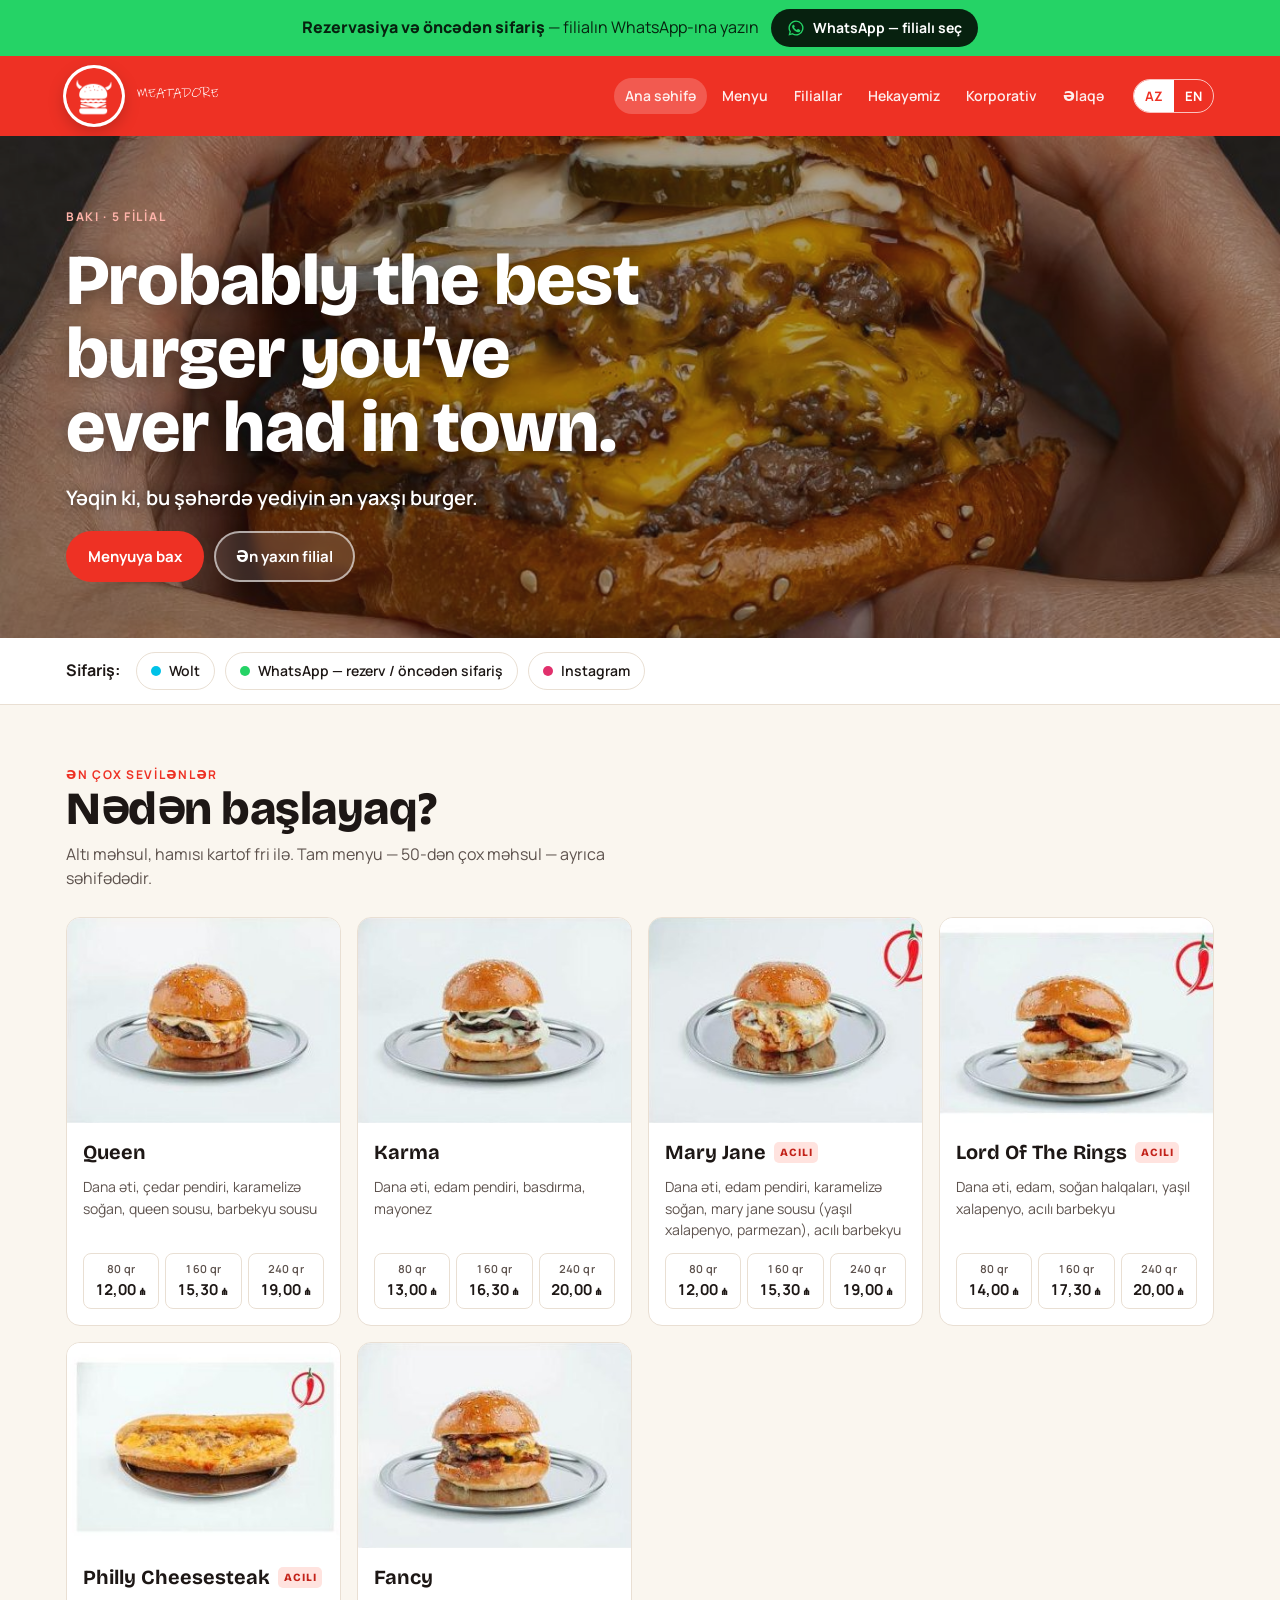
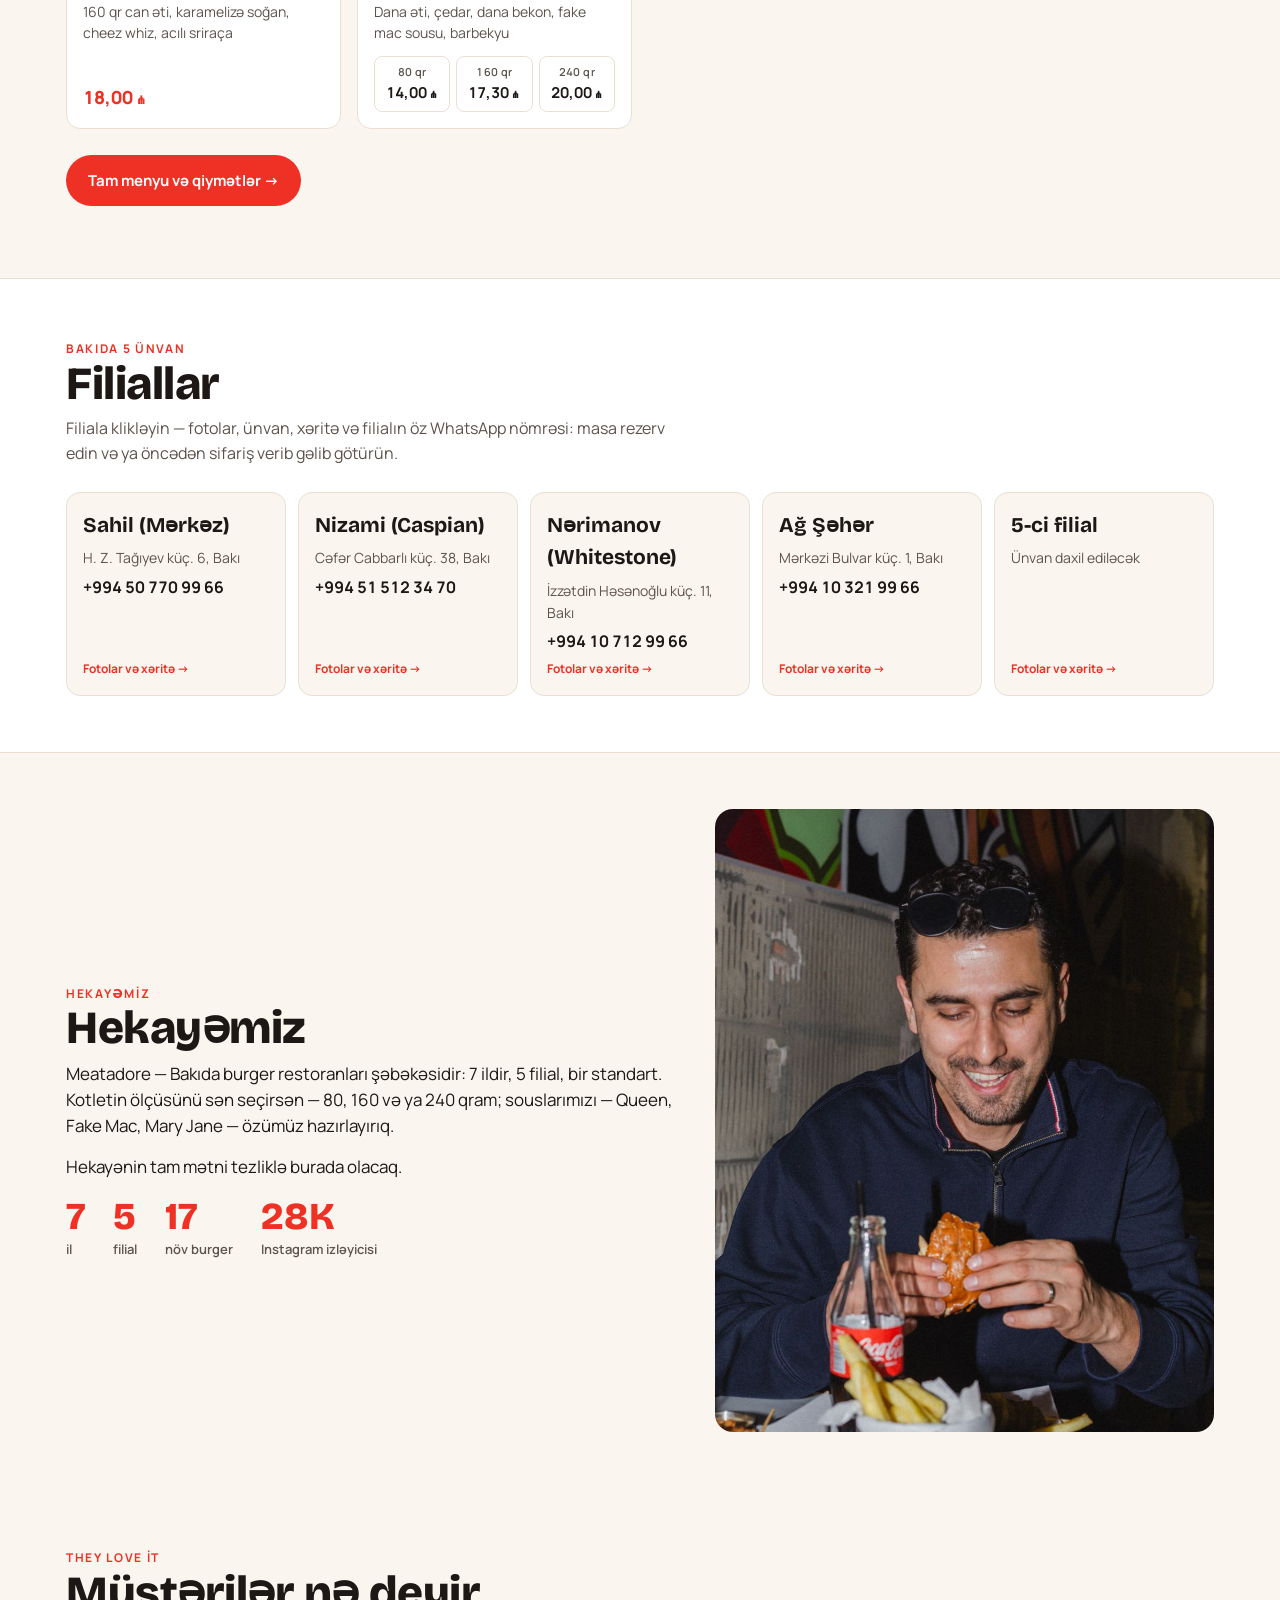
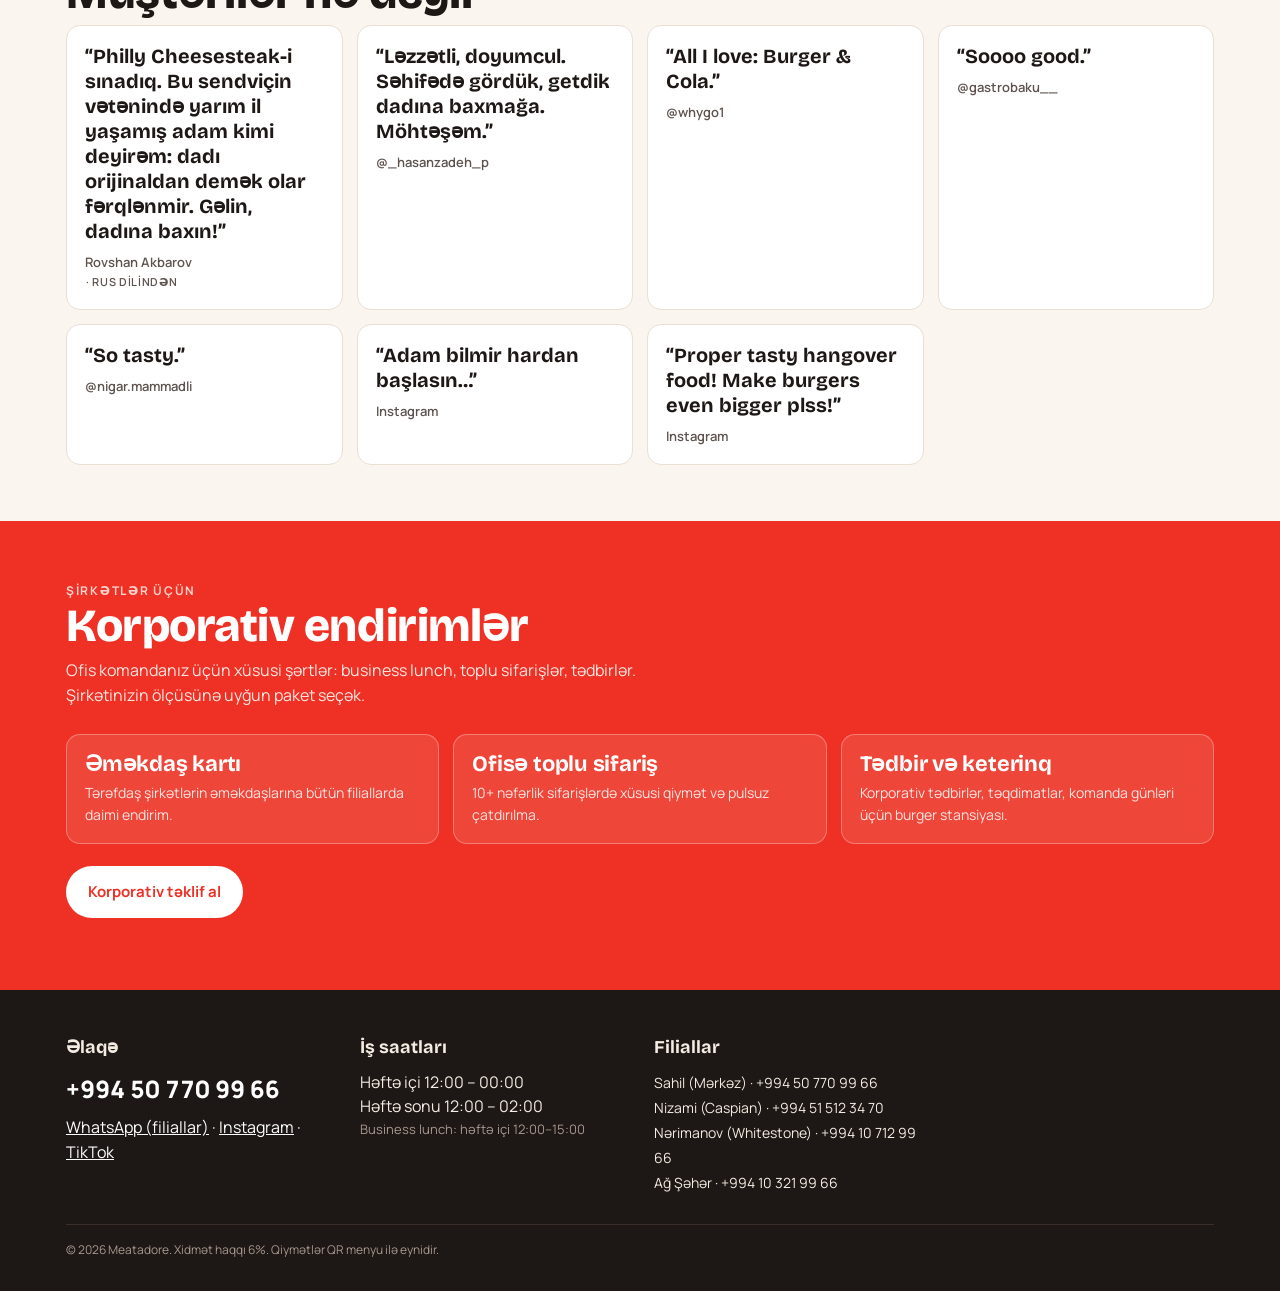
==== commit 2d4ac5cf: "Bigger slogan, shorter hero, guest reviews from Instagram, branch photos Co-Authored-By: Claude Fabl" ====
--- a/index.html
+++ b/index.html
@@ -19,9 +19,9 @@
 <div class="hero">
   <img src="assets/web/triple-cheeseburger-hands.jpg" alt="">
   <div class="wrap">
-    <span class="eyebrow" lang="en" style="color:#ffb3aa" data-az="Probably the best burger you’ve ever had in town" data-en="Baku · 5 locations">Probably the best burger you’ve ever had in town</span>
-    <h1 data-az="Yəqin ki, bu şəhərdə yediyin ən yaxşı burger." data-en="Probably the best burger you’ve ever had in town.">Yəqin ki, bu şəhərdə yediyin ən yaxşı burger.</h1>
-    <p data-az="Bakıda 5 filial. Öz souslarımız, seçdiyin ölçüdə kotlet — 80, 160 və ya 240 qr — və yanında kartof fri. Masanı WhatsApp-la rezerv et, ya da öncədən sifariş ver, gəlib götür." data-en="Five locations in Baku. Our own sauces, your choice of patty — 80, 160 or 240 g — and fries on the side. Reserve a table on WhatsApp, or pre-order and pick it up.">Bakıda 5 filial. Öz souslarımız, seçdiyin ölçüdə kotlet — 80, 160 və ya 240 qr — və yanında kartof fri. Masanı WhatsApp-la rezerv et, ya da öncədən sifariş ver, gəlib götür.</p>
+    <span class="eyebrow" style="color:#ffb3aa" data-az="Bakı · 5 filial" data-en="Baku · 5 locations">Bakı · 5 filial</span>
+    <h1 class="slogan" lang="en" data-az="Probably the best burger you’ve ever had in town." data-en="Probably the best burger you’ve ever had in town.">Probably the best burger you’ve ever had in town.</h1>
+    <p data-az="Yəqin ki, bu şəhərdə yediyin ən yaxşı burger." data-en="Reserve a table or pre-order on WhatsApp.">Yəqin ki, bu şəhərdə yediyin ən yaxşı burger.</p>
     <div class="cta-row">
       <a class="btn btn-red" href="menu.html" data-az="Menyuya bax" data-en="See the menu">Menyuya bax</a>
       <a class="btn btn-ghost" href="#branches" data-az="Ən yaxın filial" data-en="Nearest location">Ən yaxın filial</a>
@@ -83,7 +83,7 @@
   </div>
 </section>
 
-<section id="reviews" hidden>
+<section id="reviews">
   <div class="wrap">
     <span class="eyebrow" data-az="They love it" data-en="They love it">They love it</span>
     <h2 data-az="Müştərilər nə deyir" data-en="What guests say">Müştərilər nə deyir</h2>
--- a/styles.css
+++ b/styles.css
@@ -169,3 +169,8 @@
 .reviews{display:grid;grid-template-columns:repeat(auto-fill,minmax(260px,1fr));gap:14px}
 .review{background:var(--card);border:1px solid var(--line);border-radius:14px;padding:18px;display:flex;flex-direction:column;gap:8px}
 .review p{margin:0;font-size:15px}.review .who{font-size:13px;color:var(--ink-soft);font-weight:600}
+
+.hero h1.slogan{font-size:clamp(38px,5.6vw,72px);max-width:15ch;line-height:1.02}
+.hero p{font-size:20px;font-weight:600}
+.review .q{font-family:var(--display);font-weight:700;font-size:20px;line-height:1.25}
+.review .lang{font-size:11px;color:var(--ink-soft);letter-spacing:.06em;text-transform:uppercase}
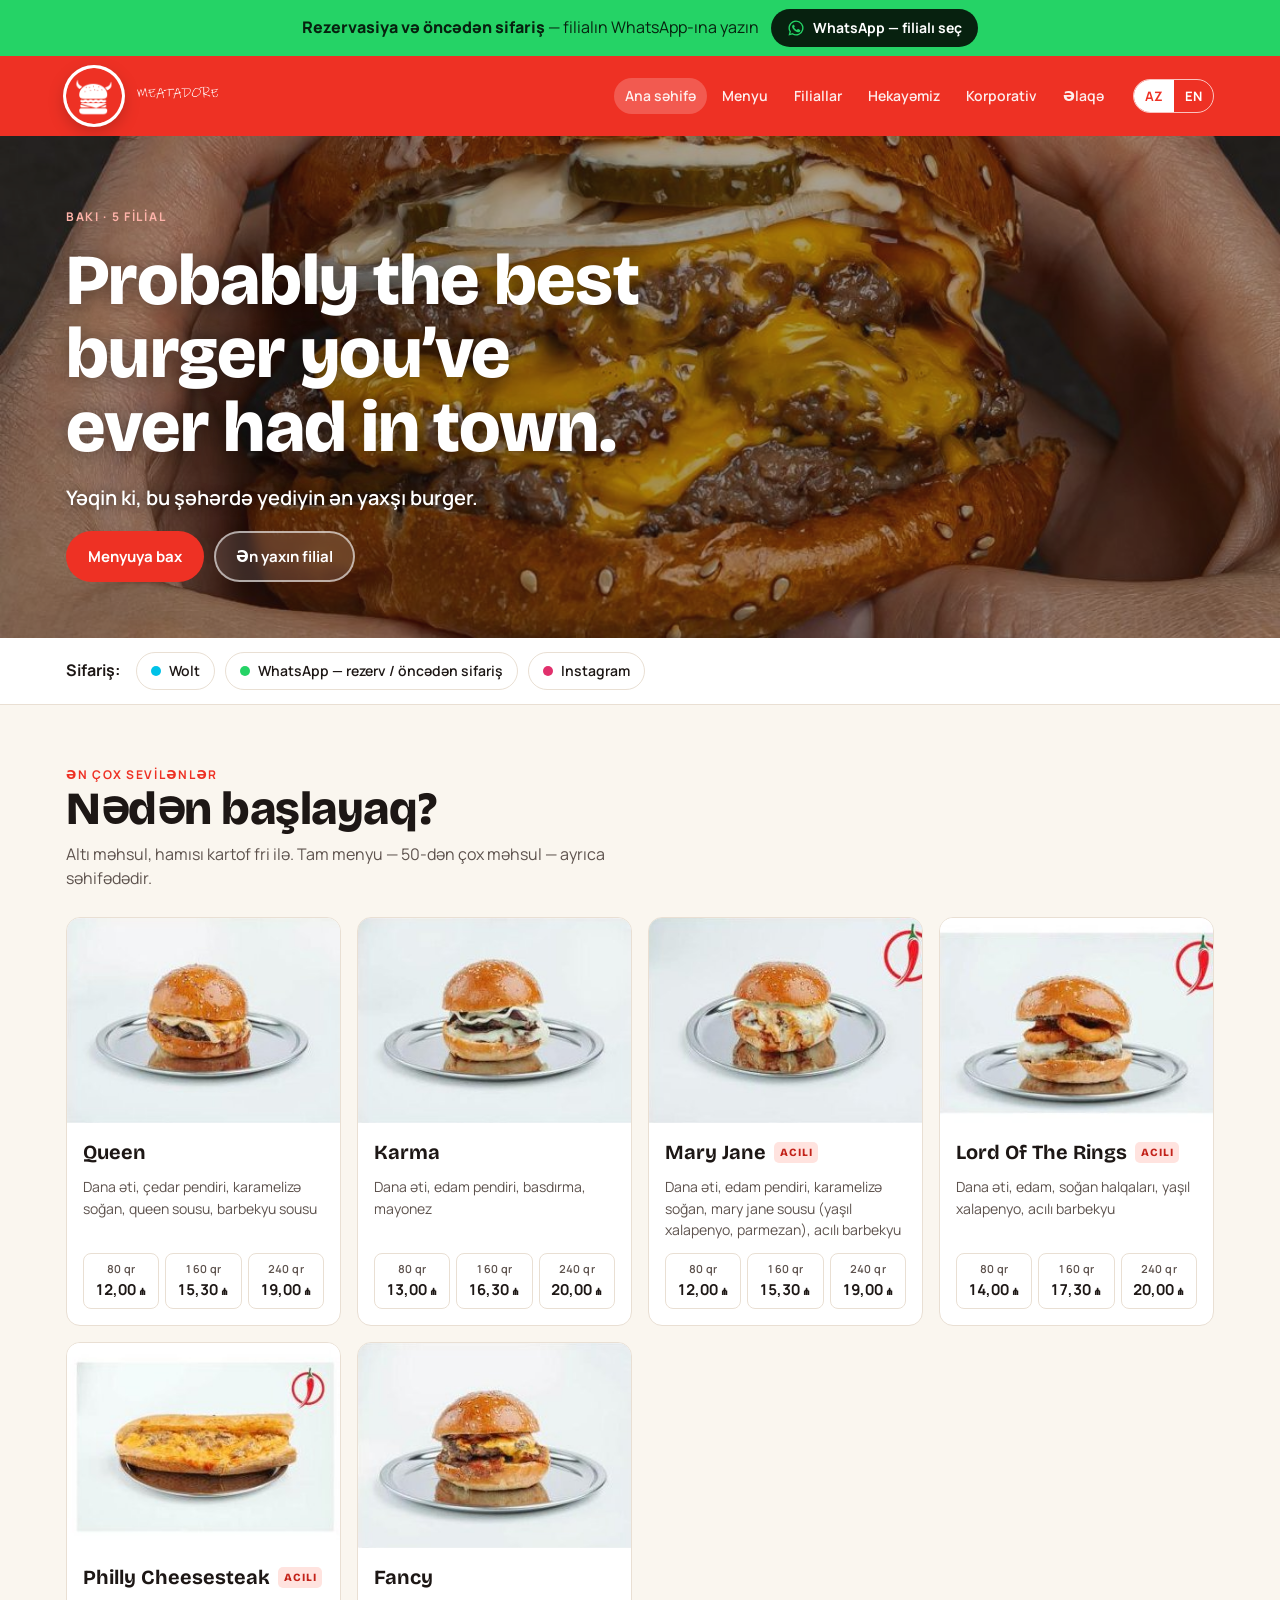
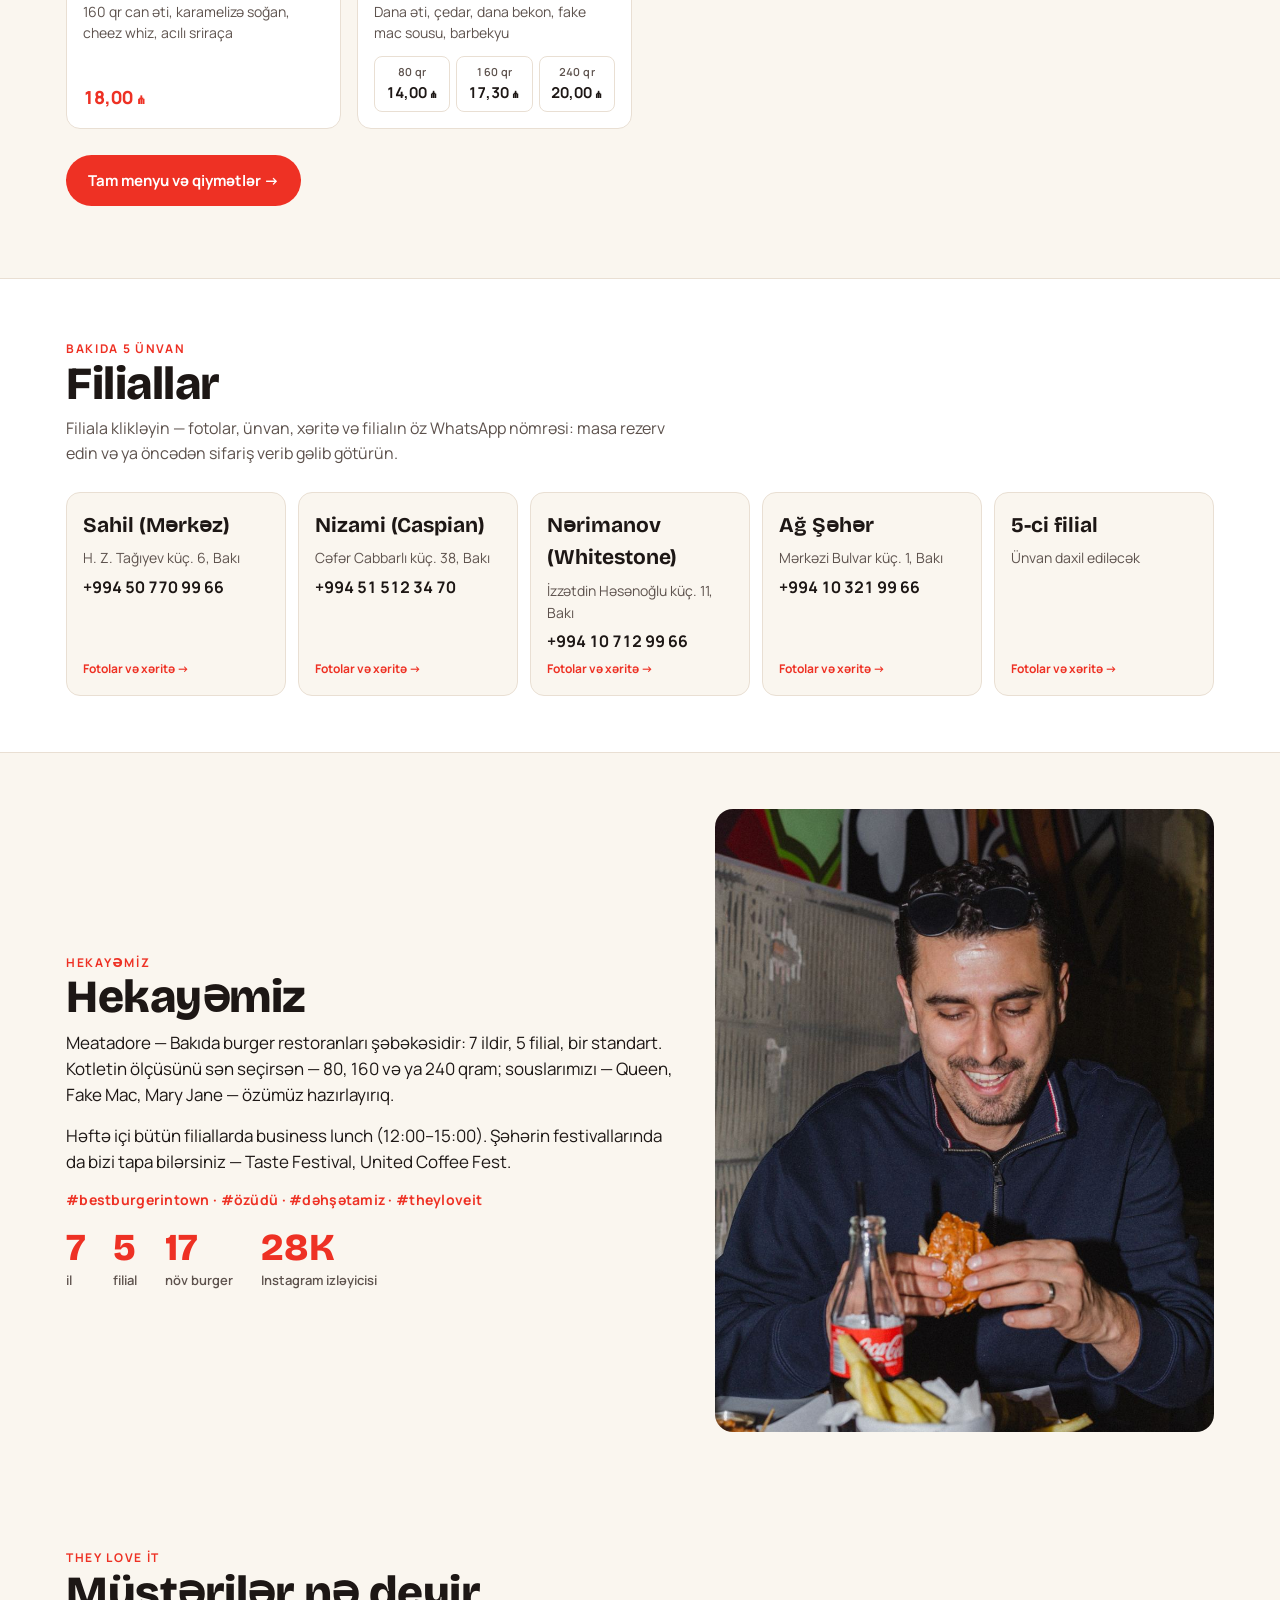
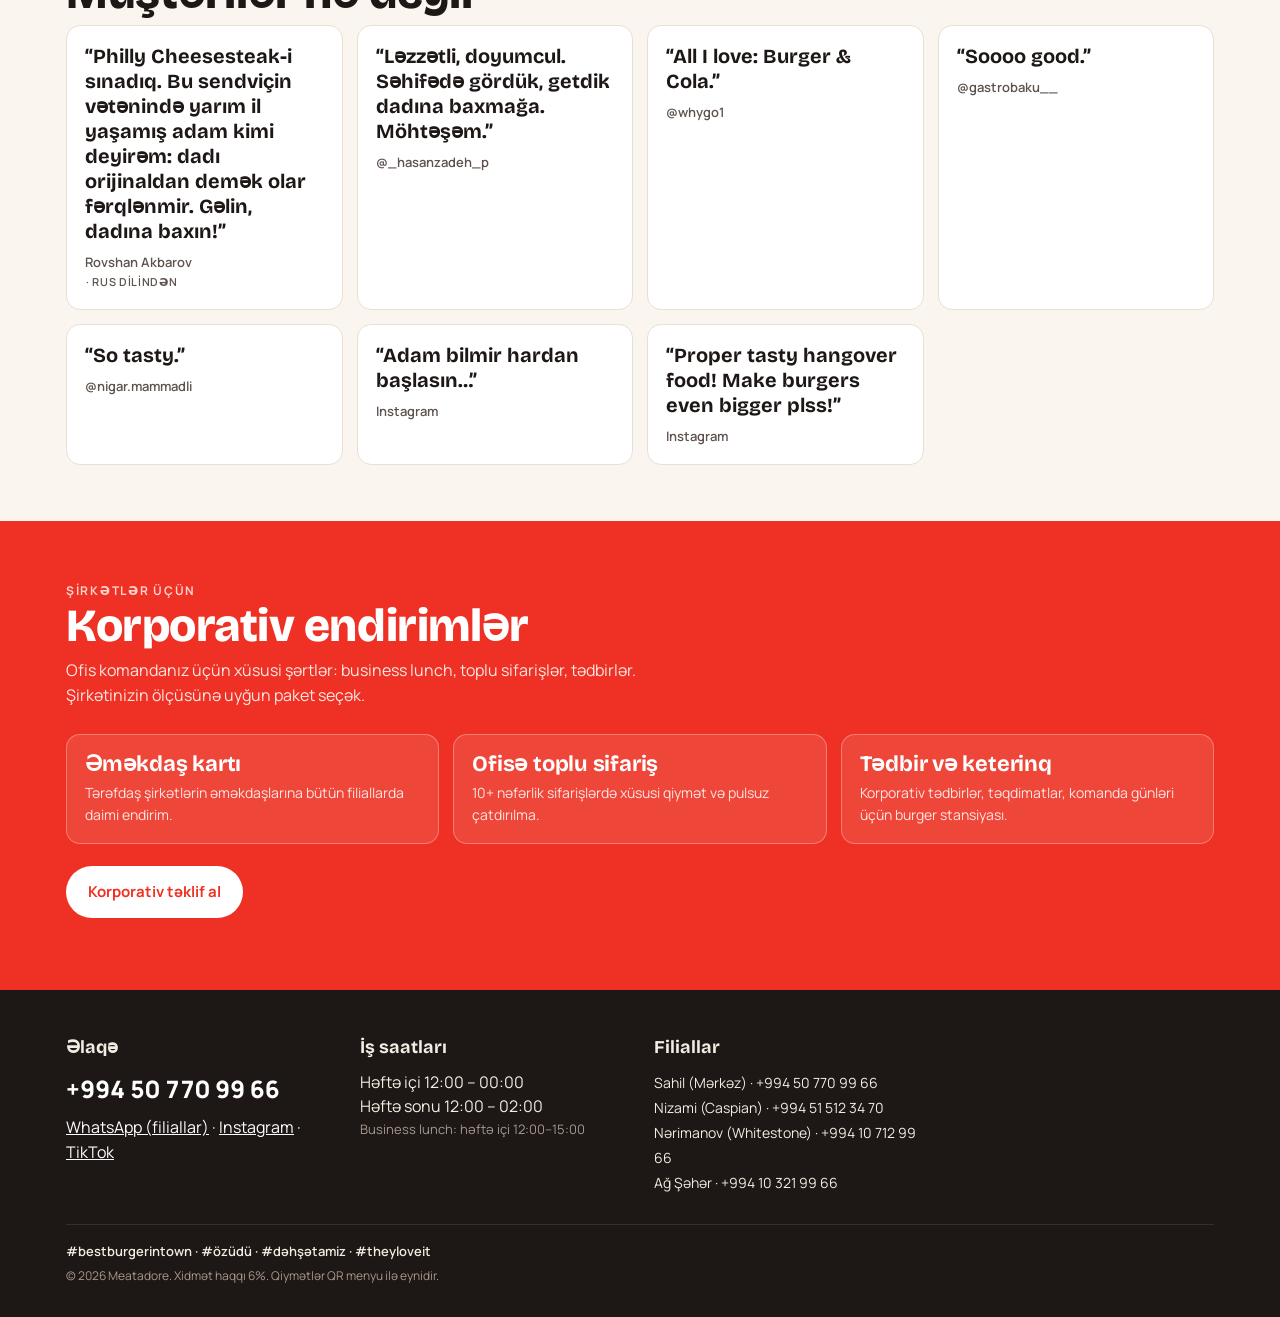
==== commit 39e6e0a3: "Add hashtags, festivals and business lunch mention Co-Authored-By: Claude Fable 5.1 <noreply@anthrop" ====
--- a/index.html
+++ b/index.html
@@ -71,7 +71,8 @@
       <span class="eyebrow" data-az="Hekayəmiz" data-en="Our story">Hekayəmiz</span>
       <h2 data-az="Hekayəmiz" data-en="Our story">Hekayəmiz</h2>
       <p data-az="Meatadore — Bakıda burger restoranları şəbəkəsidir: 7 ildir, 5 filial, bir standart. Kotletin ölçüsünü sən seçirsən — 80, 160 və ya 240 qram; souslarımızı — Queen, Fake Mac, Mary Jane — özümüz hazırlayırıq." data-en="Meatadore is a burger restaurant group in Baku: 7 years, 5 locations, one standard. You choose the patty — 80, 160 or 240 grams; we make our own sauces — Queen, Fake Mac, Mary Jane.">Meatadore — Bakıda burger restoranları şəbəkəsidir: 7 ildir, 5 filial, bir standart. Kotletin ölçüsünü sən seçirsən — 80, 160 və ya 240 qram; souslarımızı — Queen, Fake Mac, Mary Jane — özümüz hazırlayırıq.</p>
-      <p data-az="Hekayənin tam mətni tezliklə burada olacaq." data-en="The full story is coming here soon.">Hekayənin tam mətni tezliklə burada olacaq.</p>
+      <p data-az="Həftə içi bütün filiallarda business lunch (12:00–15:00). Şəhərin festivallarında da bizi tapa bilərsiniz — Taste Festival, United Coffee Fest." data-en="Business lunch on weekdays at every location (12:00–15:00). You’ll also find us at the city’s festivals — Taste Festival, United Coffee Fest.">Həftə içi bütün filiallarda business lunch (12:00–15:00). Şəhərin festivallarında da bizi tapa bilərsiniz — Taste Festival, United Coffee Fest.</p>
+      <p class="tags" lang="az">#bestburgerintown · #özüdü · #dəhşətamiz · #theyloveit</p>
       <div class="facts">
         <div><strong>7</strong><span data-az="il" data-en="years">il</span></div>
         <div><strong>5</strong><span data-az="filial" data-en="locations">filial</span></div>
--- a/styles.css
+++ b/styles.css
@@ -174,3 +174,6 @@
 .hero p{font-size:20px;font-weight:600}
 .review .q{font-family:var(--display);font-weight:700;font-size:20px;line-height:1.25}
 .review .lang{font-size:11px;color:var(--ink-soft);letter-spacing:.06em;text-transform:uppercase}
+
+.story .tags{color:var(--red);font-weight:700;font-size:14px;letter-spacing:.02em}
+footer .tags{color:#f4ece2;font-weight:600;font-size:13px;display:inline-block;margin-bottom:6px}
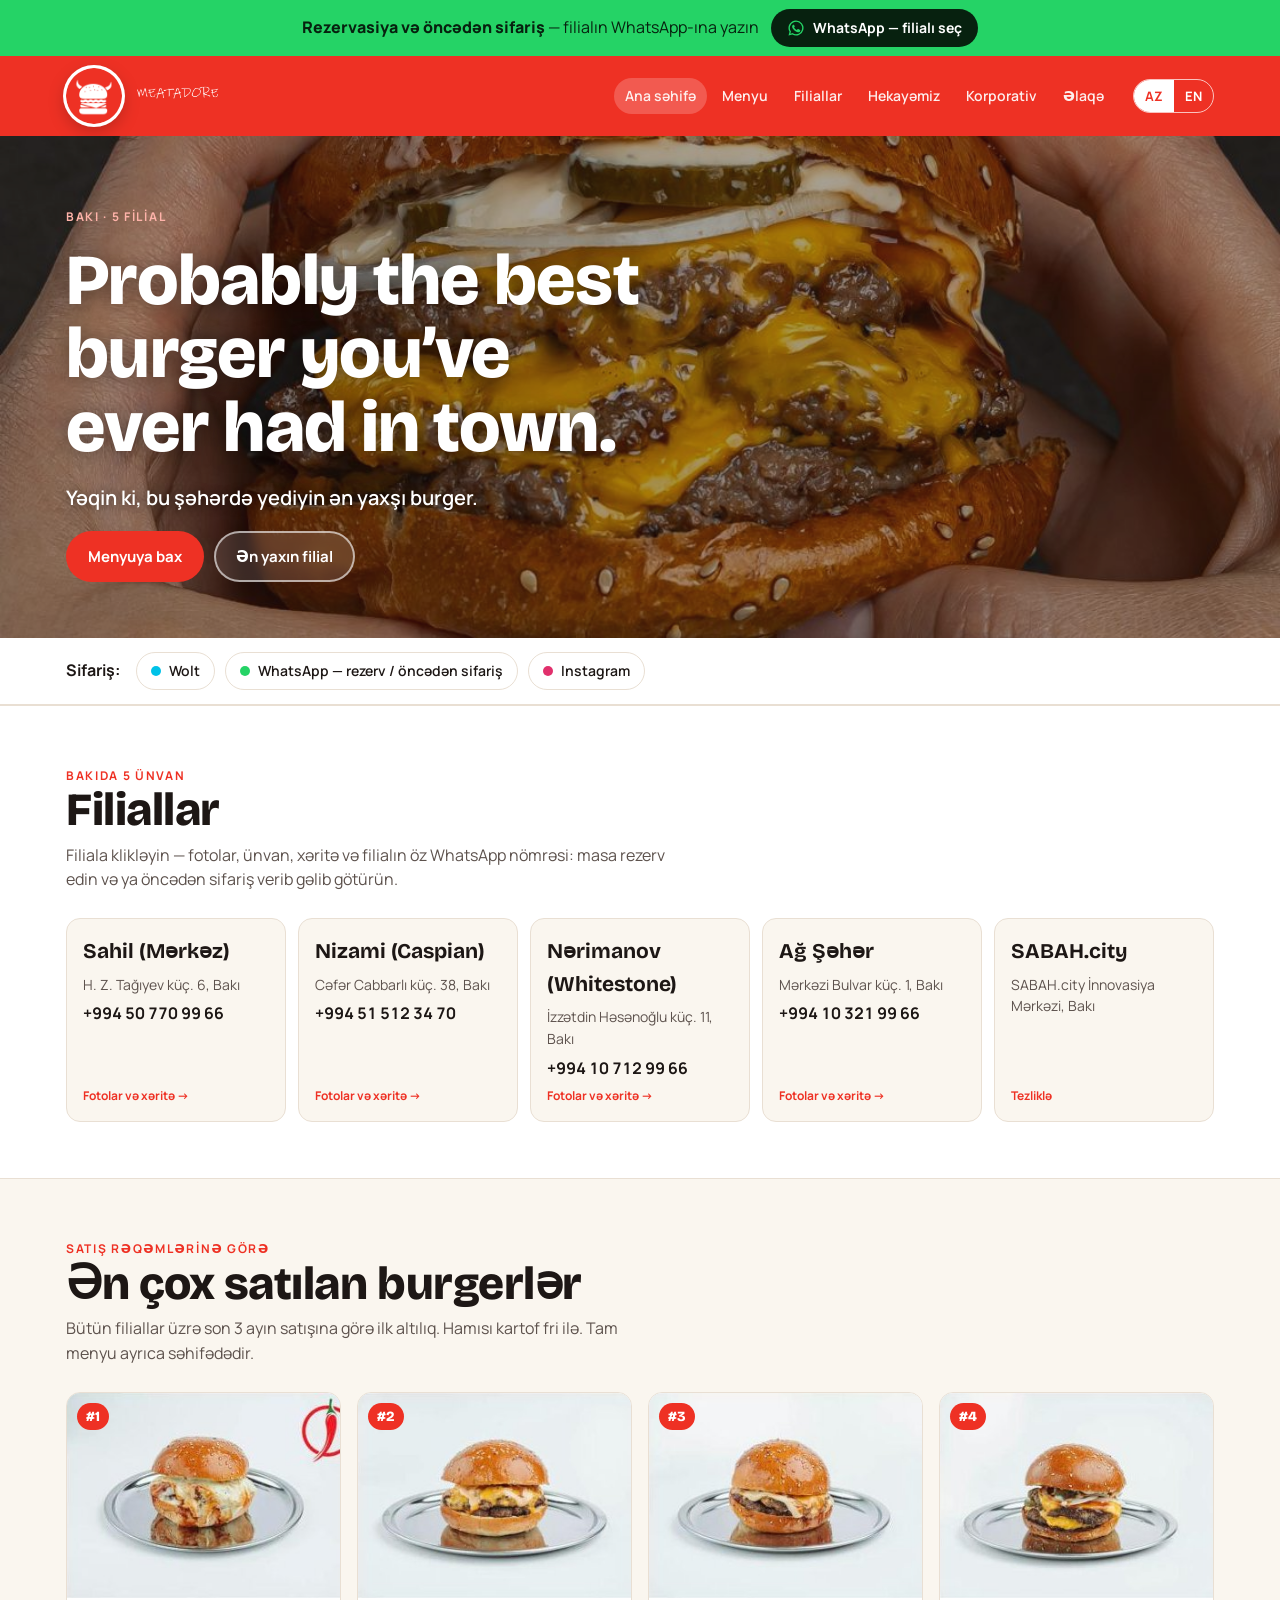
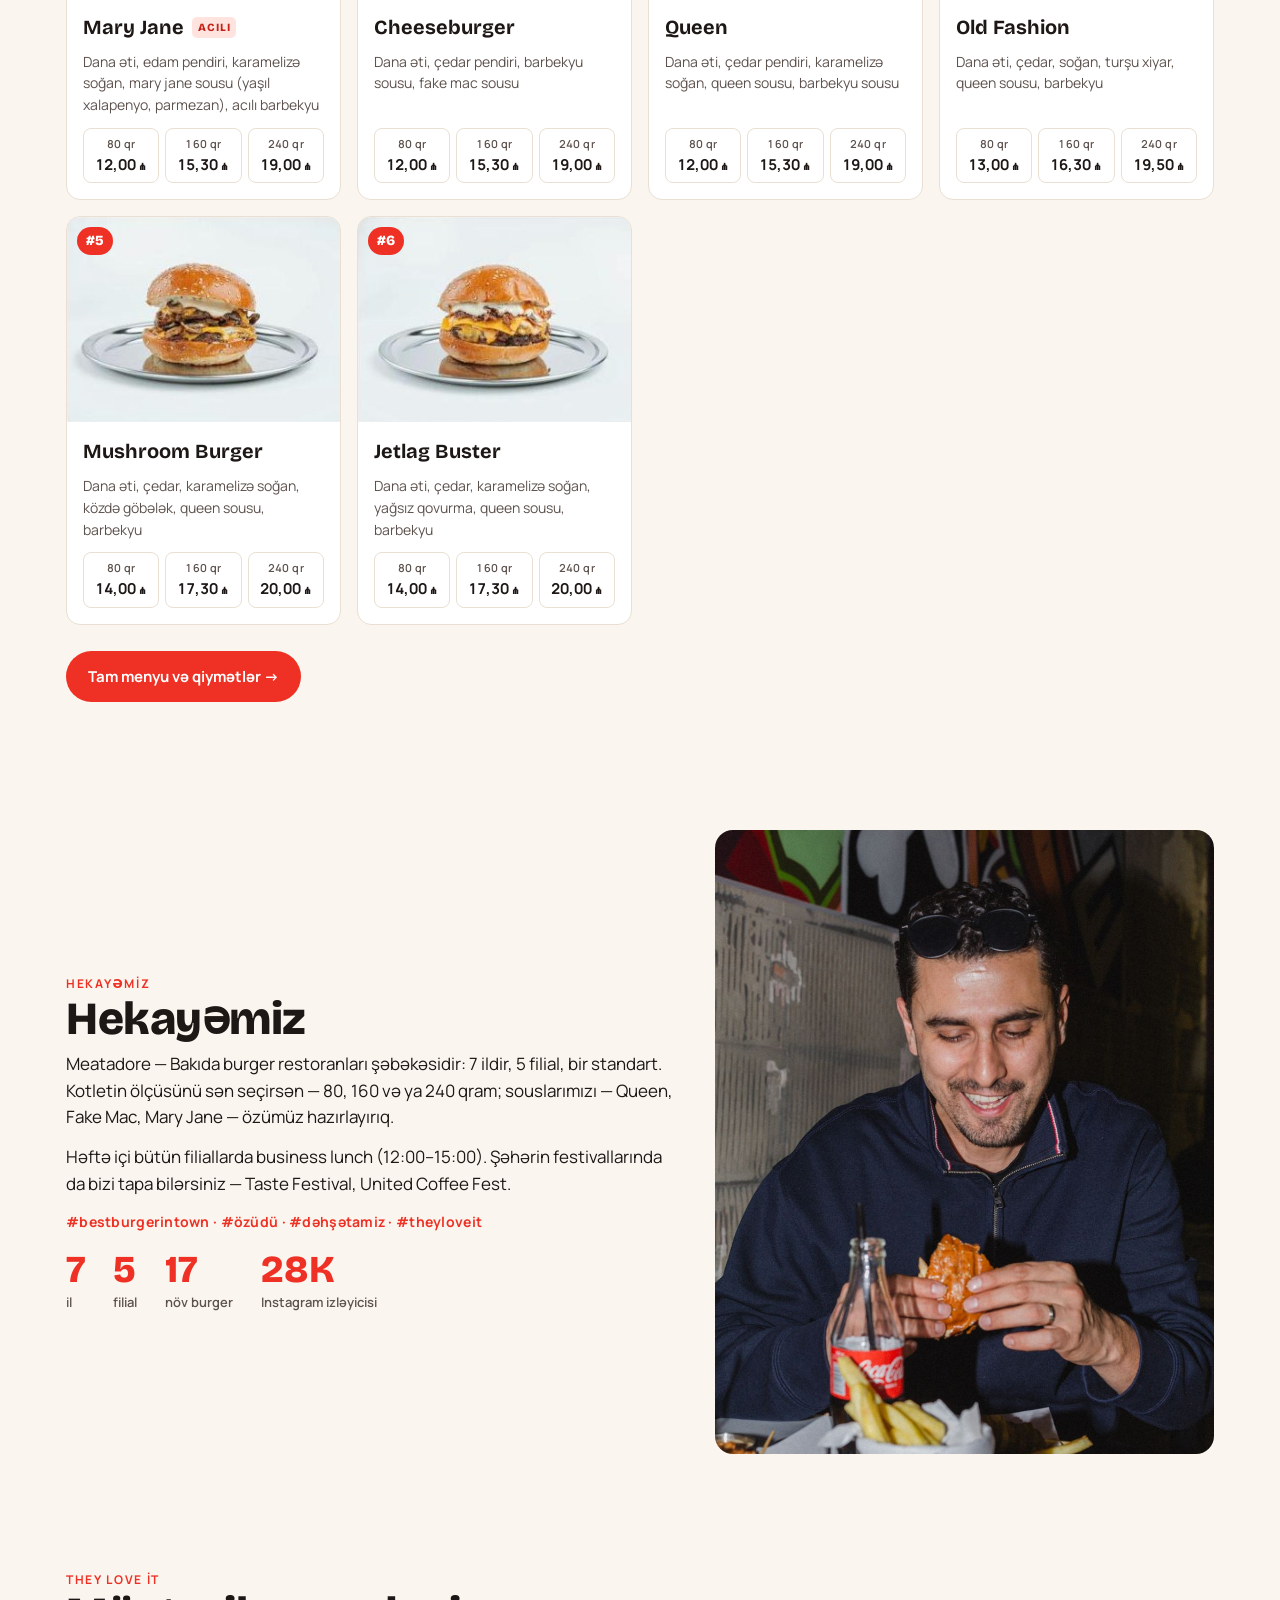
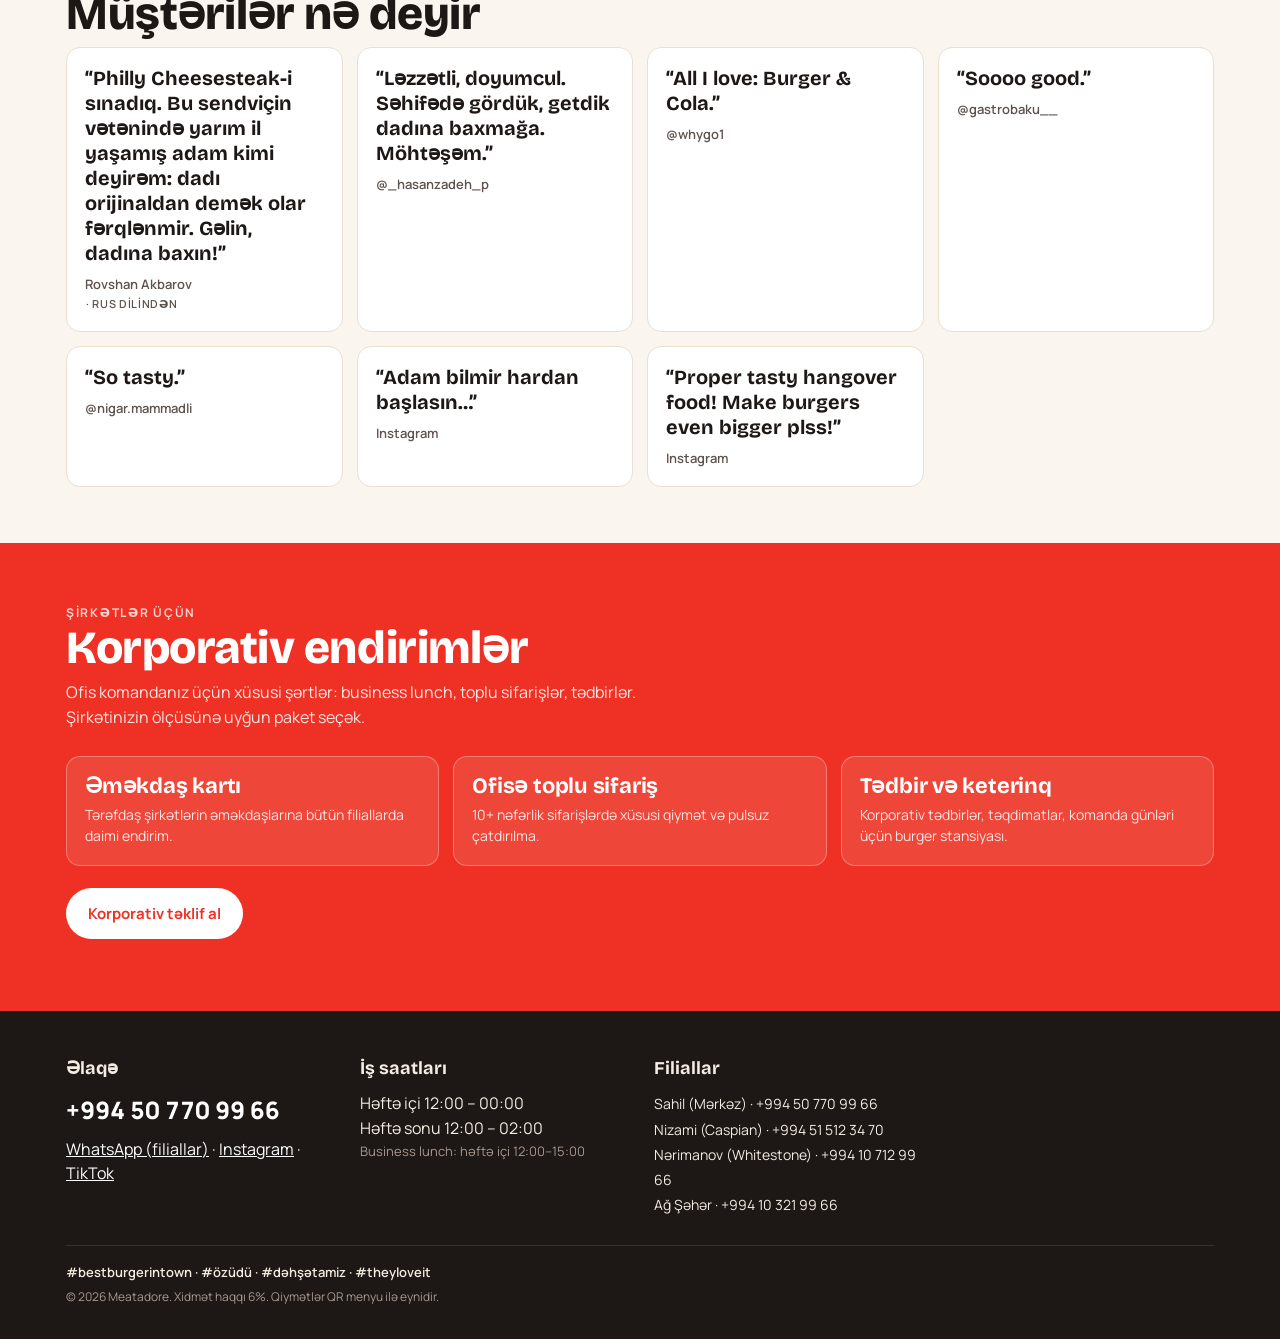
==== commit e2a39bde: "Home: branches first, then best-selling burgers from Clopos sales (Aug–Oct 2026) Co-Authored-By: Cla" ====
--- a/index.html
+++ b/index.html
@@ -31,16 +31,6 @@
 
 <div class="order" id="order-strip"></div>
 
-<section id="favorites">
-  <div class="wrap">
-    <span class="eyebrow" data-az="Ən çox sevilənlər" data-en="Fan favourites">Ən çox sevilənlər</span>
-    <h2 data-az="Nədən başlayaq?" data-en="Where to start?">Nədən başlayaq?</h2>
-    <p class="sub" data-az="Altı məhsul, hamısı kartof fri ilə. Tam menyu — 50-dən çox məhsul — ayrıca səhifədədir." data-en="Six picks, all served with fries. The full menu — 50+ items — is on its own page.">Altı məhsul, hamısı kartof fri ilə. Tam menyu — 50-dən çox məhsul — ayrıca səhifədədir.</p>
-    <div class="grid" id="teaser"></div>
-    <p style="margin-top:26px"><a class="btn btn-red" href="menu.html" data-az="Tam menyu və qiymətlər →" data-en="Full menu & prices →">Tam menyu və qiymətlər →</a></p>
-  </div>
-</section>
-
 <section class="branches" id="branches">
   <div class="wrap">
     <span class="eyebrow" data-az="Bakıda 5 ünvan" data-en="5 addresses in Baku">Bakıda 5 ünvan</span>
@@ -62,6 +52,16 @@
         </div>
       </div>
     </div>
+  </div>
+</section>
+
+<section id="bestsellers">
+  <div class="wrap">
+    <span class="eyebrow" data-az="Satış rəqəmlərinə görə" data-en="By the numbers">Satış rəqəmlərinə görə</span>
+    <h2 data-az="Ən çox satılan burgerlər" data-en="Best-selling burgers">Ən çox satılan burgerlər</h2>
+    <p class="sub" data-az="Bütün filiallar üzrə son 3 ayın satışına görə ilk altılıq. Hamısı kartof fri ilə. Tam menyu ayrıca səhifədədir." data-en="Top six by sales across all locations over the last 3 months. All served with fries. The full menu is on its own page.">Bütün filiallar üzrə son 3 ayın satışına görə ilk altılıq. Hamısı kartof fri ilə. Tam menyu ayrıca səhifədədir.</p>
+    <div class="grid" id="teaser"></div>
+    <p style="margin-top:26px"><a class="btn btn-red" href="menu.html" data-az="Tam menyu və qiymətlər →" data-en="Full menu & prices →">Tam menyu və qiymətlər →</a></p>
   </div>
 </section>
 
--- a/styles.css
+++ b/styles.css
@@ -177,3 +177,6 @@
 
 .story .tags{color:var(--red);font-weight:700;font-size:14px;letter-spacing:.02em}
 footer .tags{color:#f4ece2;font-weight:600;font-size:13px;display:inline-block;margin-bottom:6px}
+
+.card{position:relative}
+.rank{position:absolute;top:10px;left:10px;background:var(--red);color:#fff;font-family:var(--display);font-weight:800;font-size:14px;padding:3px 9px;border-radius:999px;z-index:1}
